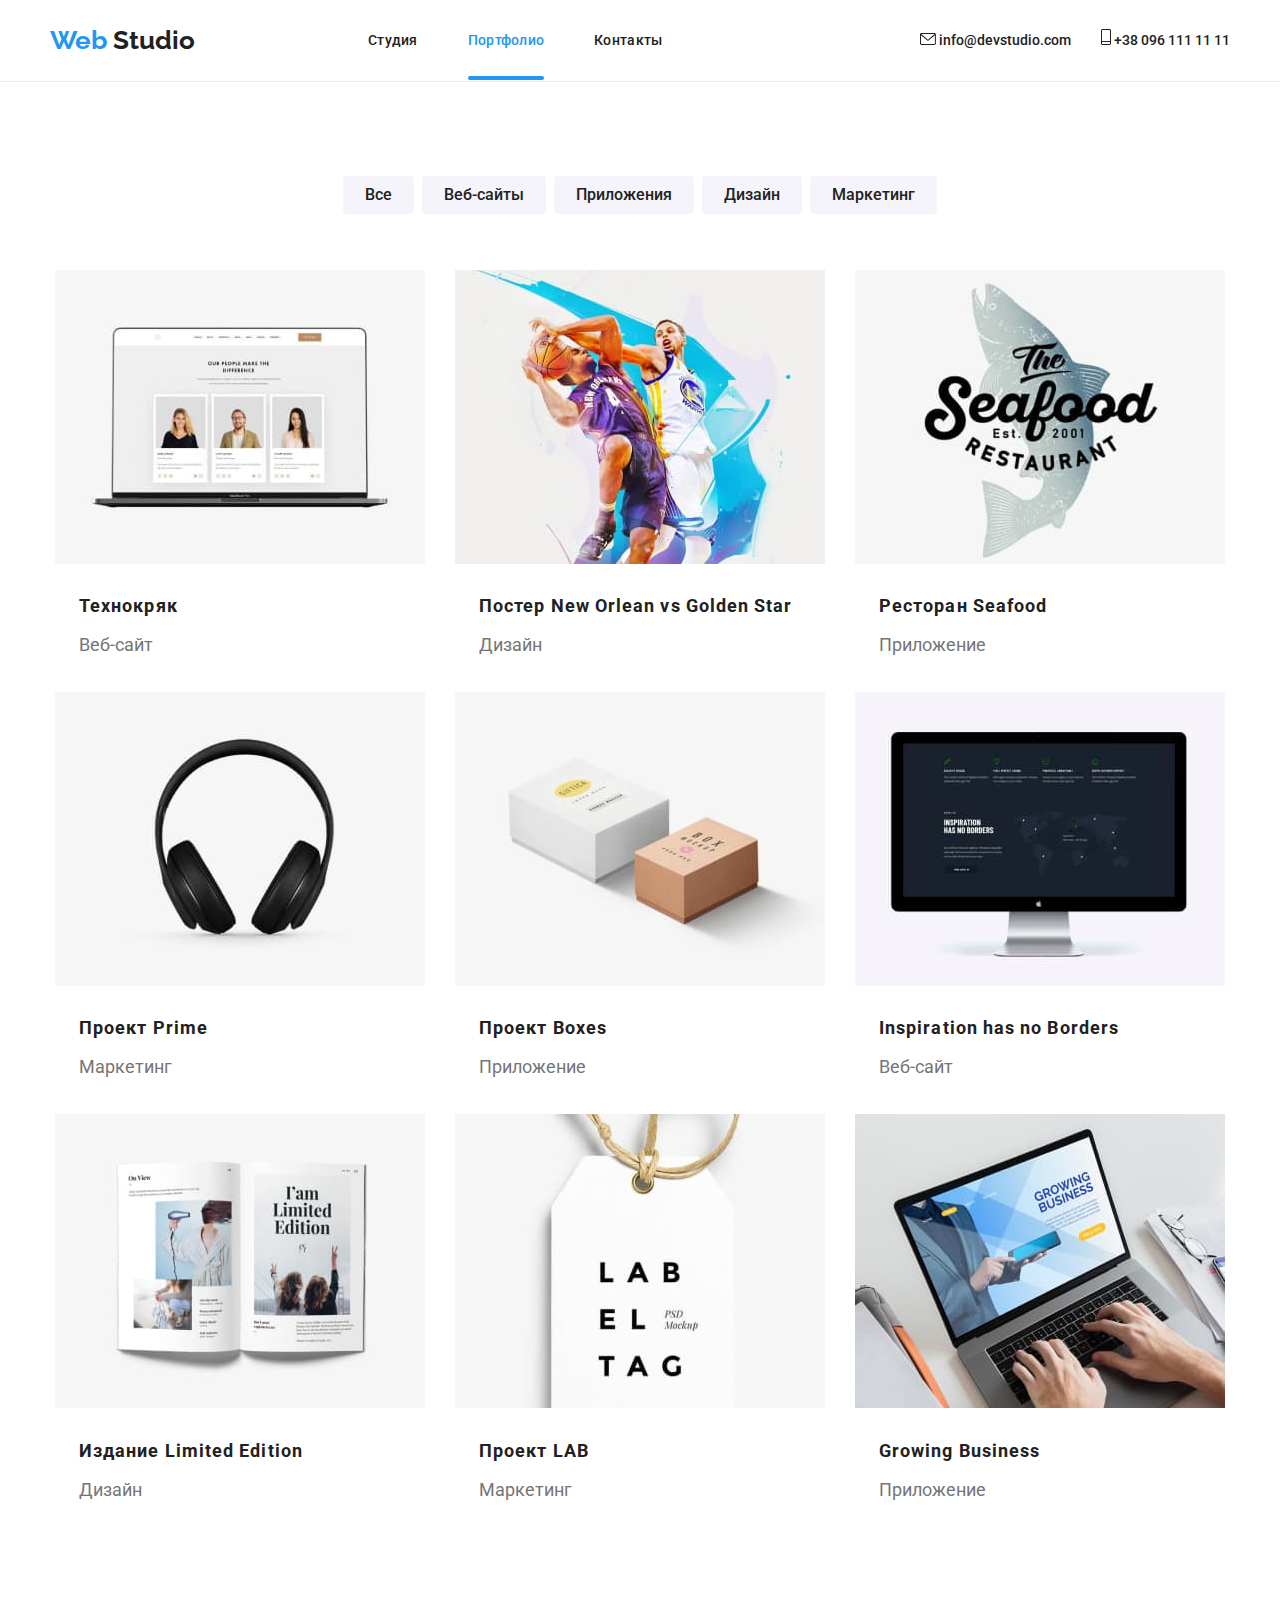
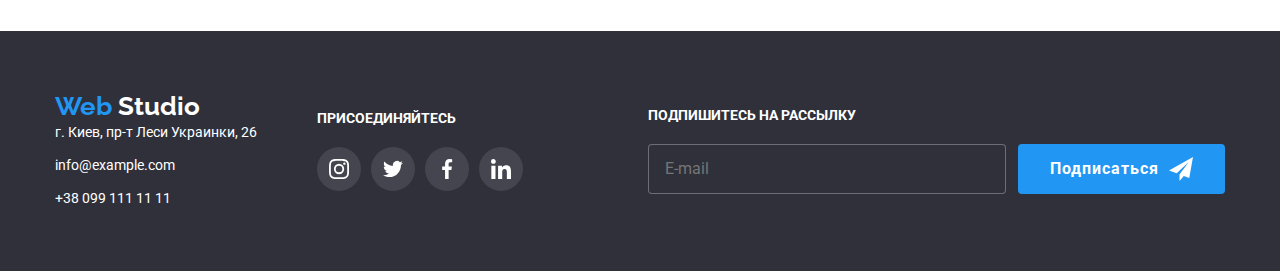
==== portfolio.html @ 119ea8db "mobile menu in process" ====
<!DOCTYPE html>
<html lang="ru">
  <head>
    <meta charset="UTF-8" />
    <meta name="viewport" content="width=device-width, initial-scale=1.0" />
    <title lang="en">Portfolio</title>
    <link
      href="https://fonts.googleapis.com/css2?family=Raleway:wght@700&family=Roboto:wght@400;500;700;900&display=swap"
      rel="stylesheet"
    />
    <link
      href="https://fonts.googleapis.com/css2?family=Raleway:wght@700&family=Roboto:wght@400;500;700&display=swap"
      rel="stylesheet"
    />
    <link rel="stylesheet" href="./saas/base/_normalize.scss" />
    <link rel="stylesheet" href="./css/portfolio.min.css" />
  </head>
  <body>
    <header class="page-header">
      <div class="container flexbox page-content">
        <a class="logo link" href="./">
          <span>
            <span class="web"> Web </span>
            <span class="studio">Studio</span>
          </span>
        </a>

        <nav class="navigation">
          <ul class="site-nav list menu-list">
            <li class="menu-item">
              <a href="#" class="link">Студия</a>
            </li>
            <li class="menu-item">
              <a href="./portfolio.html" class="link current">Портфолио</a>
            </li>
            <li class="menu-item"><a href="#" class="link">Контакты</a></li>
          </ul>
        </nav>
        <div class="contact-us">
          <a href="mailto:info@devstudio.com" class="mail-link link">
            <svg class="adv-svg" width="16" height="12">
              <use href="./svg-optimized/sprite-t.svg#icon-envelope"></use>
            </svg>
            info@devstudio.com</a
          >
          <a href="tel:+380961111111" class="tel-link link">
            <svg class="adv-svg" width="10" height="16">
              <use href="./svg-optimized/sprite-t.svg#icon-mobile"></use>
            </svg>
            +38 096 111 11 11</a
          >
        </div>
      </div>
    </header>
    <main>
      <section class="section section-padding">
        <div class="container">
          <h1 hidden>Portfolio</h1>
          <ul class="list button-list">
            <li class="button-item">
              <button class="button-filter" type="button">Все</button>
            </li>
            <li class="button-item">
              <button class="button-filter" type="button">Веб-сайты</button>
            </li>
            <li class="button-item">
              <button class="button-filter" type="button">Приложения</button>
            </li>
            <li class="button-item">
              <button class="button-filter" type="button">Дизайн</button>
            </li>
            <li class="button-item">
              <button class="button-filter" type="button">Маркетинг</button>
            </li>
          </ul>
          <h2 hidden>Project examples</h2>
          <ul class="list project-list">
            <li class="project-item">
              <a class="link" href="">
                <div class="project-box">
                  <img
                    src="./images/img1-optimized.jpg"
                    alt="Технокряк"
                    width="370"
                    height="294"
                  />
                  <p class="project-text">
                    Технокряк это современная площадка распространения
                    коронавируса. Компании используют эту платформу для
                    цифрового шпионажа и атак на защищённые сервера конкурентов.
                  </p>
                </div>
                <h3 class="project-title">Технокряк</h3>
                <p class="project-type">Веб-сайт</p>
              </a>
            </li>
            <li class="project-item">
              <a class="link" href="">
                <img
                  src="./images/img2-optimized.jpg"
                  alt="Постер New Orlean vs Golden Star"
                  width="370"
                  height="294"
                />
                <h3 class="project-title">Постер New Orlean vs Golden Star</h3>
                <p class="project-type">Дизайн</p>
                <p class="project-text visually-hidden">
                  Lorem ipsum, dolor sit amet consectetur adipisicing elit.
                  Repellat quaerat odit ratione pariatur provident eaque quo
                  exercitationem ab eius ut.
                </p>
              </a>
            </li>

            <li class="project-item">
              <a class="link" href="">
                <img
                  src="./images/img3-optimized.jpg"
                  alt="Ресторан Seafood"
                  width="370"
                  height="294"
                />
                <h3 class="project-title">Ресторан Seafood</h3>
                <p class="project-type">Приложение</p>
                <p class="project-text visually-hidden">
                  Lorem, ipsum dolor sit amet consectetur adipisicing elit. Ut,
                  nostrum ad, consequuntur adipisci aliquid placeat velit
                  accusantium reiciendis sed consequatur itaque illum quia,
                  facilis veritatis!
                </p>
              </a>
            </li>
            <li class="project-item">
              <a class="link" href="">
                <img
                  src="./images/img4-optimized.jpg"
                  alt="Проект Prime"
                  width="370"
                  height="294"
                />
                <h3 class="project-title">Проект Prime</h3>
                <p class="project-type">Маркетинг</p>
                <p class="project-text visually-hidden">
                  Lorem ipsum dolor, sit amet consectetur adipisicing elit.
                  Recusandae quibusdam eum quos nisi dolore nulla maiores
                  voluptatibus libero, nemo blanditiis! Eius sequi molestiae
                  consequuntur error!
                </p>
              </a>
            </li>
            <li class="project-item">
              <a class="link" href="">
                <img
                  src="./images/img5-optimized.jpg"
                  alt="Проект Boxes"
                  width="370"
                  height="294"
                />
                <h3 class="project-title">Проект Boxes</h3>
                <p class="project-type">Приложение</p>
                <p class="project-text visually-hidden">
                  Lorem ipsum dolor sit amet consectetur adipisicing elit.
                  Perferendis similique molestiae mollitia autem, nemo fuga
                  dicta eaque aspernatur maxime numquam reprehenderit illum, sit
                  obcaecati adipisci.
                </p>
              </a>
            </li>
            <li class="project-item">
              <a class="link" href="">
                <img
                  src="./images/img6-optimized.jpg"
                  alt="Inspiration has no Borders"
                  width="370"
                  height="294"
                />
                <h3 class="project-title">Inspiration has no Borders</h3>
                <p class="project-type">Веб-сайт</p>
                <p class="project-text visually-hidden">
                  Lorem ipsum dolor sit amet consectetur adipisicing elit.
                  Aperiam, odio eveniet esse minus commodi doloribus dolor
                  laudantium fuga consequuntur voluptatem! Ab labore hic qui
                  nemo?
                </p>
              </a>
            </li>
            <li class="project-item">
              <a class="link" href="">
                <img
                  src="./images/img7-optimized.jpg"
                  alt="Издание Limited Edition"
                  width="370"
                  height="294"
                />
                <h3 class="project-title">Издание Limited Edition</h3>
                <p class="project-type">Дизайн</p>
                <p class="project-text visually-hidden">
                  Lorem ipsum dolor sit amet consectetur adipisicing elit.
                  Architecto at, perspiciatis quae libero ab nam asperiores
                  nulla distinctio eius obcaecati quia culpa odio fugit
                  voluptates.
                </p>
              </a>
            </li>
            <li class="project-item">
              <a class="link" href="">
                <img
                  src="./images/img8-optimized.jpg"
                  alt="Технокряк"
                  width="370"
                  height="294"
                />
                <h3 class="project-title">Проект LAB</h3>
                <p class="project-type">Маркетинг</p>
                <p class="project-text visually-hidden">
                  Lorem ipsum dolor sit amet, consectetur adipisicing elit.
                  Distinctio, dignissimos quaerat facere voluptatibus, dolorem
                  molestiae molestias consectetur hic ex non suscipit animi
                  vitae saepe porro!
                </p>
              </a>
            </li>
            <li class="project-item">
              <a class="link" href="">
                <img
                  src="./images/img9-optimized.jpg "
                  alt="Growing Business"
                  width="370"
                  height="294"
                />
                <h3 class="project-title">Growing Business</h3>
                <p class="project-type">Приложение</p>
                <p class="project-text visually-hidden">
                  Lorem, ipsum dolor sit amet consectetur adipisicing elit.
                  Debitis aperiam voluptatem error voluptatum vero saepe
                  aspernatur sequi, aliquam doloremque eaque maiores quo tenetur
                  consequatur quod.
                </p>
              </a>
            </li>
          </ul>
        </div>
      </section>
    </main>
    <footer class="footer">
      <div class="container footer-flex">
        <div class="footer-info">
          <a class="link logo footer-logo" href="./"
            ><span class="web"> Web </span>
            <span class="studio-footer"> Studio </span></a
          >
          <address>
            <ul class="list contacts">
              <li class="contacts-item">
                <a
                  href="https://goo.gl/maps/ffvtFqzXijoDNauG9"
                  target="_blank"
                  rel="noopener noreferrer"
                  class="link"
                  >г. Киев, пр-т Леси Украинки, 26</a
                >
              </li>
              <li class="contacts-item">
                <a href="mailto:info@example.com " class="link"
                  >info@example.com</a
                >
              </li>
              <li class="contacts-item">
                <a href="tel:+380991111111" class="link">+38 099 111 11 11</a>
              </li>
            </ul>
          </address>
        </div>
        <div class="footer-join">
          <p class="call">Присоединяйтесь</p>
          <ul class="join-list list">
            <li class="footer-social">
              <a
                class="link social-item"
                href="https://www.instagram.com/"
                target="_blank"
                rel="noopener noreferrer"
                aria-label="ссылка Инстаграм"
              >
                <svg class="footer-svg" width="20" height="20">
                  <use href="./svg-optimized/sprite-t.svg#icon-instagram"></use>
                </svg>
              </a>
            </li>
            <li class="footer-social">
              <a
                class="link social-item"
                href="https://twitter.com/"
                target="_blank"
                rel="noopener noreferrer"
                aria-label="ссылка Твиттер"
              >
                <svg class="footer-svg" width="20" height="20">
                  <use href="./svg-optimized/sprite-t.svg#icon-twitter"></use>
                </svg>
              </a>
            </li>
            <li class="footer-social">
              <a
                class="link social-item"
                href="https://facebook.com/"
                target="_blank"
                rel="noopener noreferrer"
                aria-label="ссылка Фейсбук"
              >
                <svg class="footer-svg" width="20" height="20">
                  <use href="./svg-optimized/sprite-t.svg#icon-facebook"></use>
                </svg>
              </a>
            </li>
            <li class="footer-social">
              <a
                class="link social-item"
                href="https://www.linkedin.com/"
                target="_blank"
                rel="noopener noreferrer"
                aria-label="ссылка Линкедин"
              >
                <svg class="footer-svg" width="20" height="20">
                  <use href="./svg-optimized/sprite-t.svg#icon-linkedin"></use>
                </svg>
              </a>
            </li>
          </ul>
        </div>
        <form class="subscribe">
          <div class="text-form">
            <p class="call">Подпишитесь на рассылку</p>
            <div class="form-content">
              <div class="form-email">
                <input type="email" name="email" placeholder="E-mail" />
              </div>
              <div class="form-button">
                <button class="button centre" type="submit">
                  Подписаться
                  <svg class="adv-svg send-svg" width="24" height="24">
                    <use
                      href="./svg-optimized/sprite-form-opti.svg#icon-send-icon"
                    ></use>
                  </svg>
                </button>
              </div>
            </div>
          </div>
        </form>
      </div>
    </footer>
  </body>
</html>
---- css/portfolio.min.css ----
/*! normalize.css v8.0.1 | MIT License | github.com/necolas/normalize.css */html{line-height:1.15;-webkit-text-size-adjust:100%}body{margin:0}main{display:block}h1{font-size:2em;margin:0.67em 0}hr{-webkit-box-sizing:content-box;box-sizing:content-box;height:0;overflow:visible}pre{font-family:monospace, monospace;font-size:1em}a{background-color:transparent}abbr[title]{border-bottom:none;text-decoration:underline;-webkit-text-decoration:underline dotted;text-decoration:underline dotted}b,strong{font-weight:bolder}code,kbd,samp{font-family:monospace, monospace;font-size:1em}small{font-size:80%}sub,sup{font-size:75%;line-height:0;position:relative;vertical-align:baseline}sub{bottom:-0.25em}sup{top:-0.5em}img{border-style:none}button,input,optgroup,select,textarea{font-family:inherit;font-size:100%;line-height:1.15;margin:0}button,input{overflow:visible}button,select{text-transform:none}button,[type="button"],[type="reset"],[type="submit"]{-webkit-appearance:button}button::-moz-focus-inner,[type="button"]::-moz-focus-inner,[type="reset"]::-moz-focus-inner,[type="submit"]::-moz-focus-inner{border-style:none;padding:0}button:-moz-focusring,[type="button"]:-moz-focusring,[type="reset"]:-moz-focusring,[type="submit"]:-moz-focusring{outline:1px dotted ButtonText}fieldset{padding:0.35em 0.75em 0.625em}legend{-webkit-box-sizing:border-box;box-sizing:border-box;color:inherit;display:table;max-width:100%;padding:0;white-space:normal}progress{vertical-align:baseline}textarea{overflow:auto}[type="checkbox"],[type="radio"]{-webkit-box-sizing:border-box;box-sizing:border-box;padding:0}[type="number"]::-webkit-inner-spin-button,[type="number"]::-webkit-outer-spin-button{height:auto}[type="search"]{-webkit-appearance:textfield;outline-offset:-2px}[type="search"]::-webkit-search-decoration{-webkit-appearance:none}::-webkit-file-upload-button{-webkit-appearance:button;font:inherit}details{display:block}summary{display:list-item}template{display:none}[hidden]{display:none}html{-webkit-box-sizing:border-box;box-sizing:border-box}*,*::before,*::after{-webkit-box-sizing:inherit;box-sizing:inherit}body{margin:0;color:#757575;background-color:#fff;font-family:roboto, sans-serif}h1,h2,h3,p{margin-top:0;margin-bottom:0}.section-padding{padding-top:94px;padding-bottom:94px}.padding-bottom{padding-bottom:94px}.flexbox{display:-webkit-box;display:-ms-flexbox;display:flex;-webkit-box-align:center;-ms-flex-align:center;align-items:center}.list{list-style:none;padding:0;margin:0}.visually-hidden{position:absolute !important;clip:rect(1px 1px 1px 1px);clip:rect(1px, 1px, 1px, 1px);padding:0 !important;border:0 !important;height:1px !important;width:1px !important;overflow:hidden}.link{text-decoration:none}.centre{display:-webkit-inline-box;display:-ms-inline-flexbox;display:inline-flex;-ms-flex-line-pack:center;align-content:center;-webkit-box-align:center;-ms-flex-align:center;align-items:center}.container{width:1200px;padding-left:15px;padding-right:15px;margin-left:auto;margin-right:auto}@media screen and (min-width: 480px){.container{width:480px}}@media screen and (min-width: 768px){.container{width:768px}}@media screen and (min-width: 1200px){.container{width:1200px}}.menu-list{display:-webkit-box;display:-ms-flexbox;display:flex}.menu-item{position:relative}.menu-item>.current::after{position:absolute;bottom:-32px;display:block;content:"";width:100%;height:4px;border-radius:2px;background-color:#2196f3}.menu-item:not(:last-child){margin-right:50px}.contact-us{display:none;font-style:normal;font-weight:500;font-size:12px;line-height:1.17;margin-left:auto}@media screen and (min-width: 768px){.contact-us{display:block}}@media screen and (min-width: 1200px){.contact-us{display:-webkit-box;display:-ms-flexbox;display:flex;font-size:14px;line-height:1.71}}.contact-us a{-webkit-transition:color 250ms cubic-bezier(0.4, 0, 0.2, 1);transition:color 250ms cubic-bezier(0.4, 0, 0.2, 1)}.contact-us a:hover,.contact-us a:focus{color:#2196f3}@media screen and (max-width: 1200px){.contact-us>.mail-link{margin-bottom:10px}}@media screen and (min-width: 1200px){.contact-us>.mail-link{margin-right:30px}}.adv-svg{fill:currentColor}.mail-link>.adv-svg,.tel-link>.adv-svg{-webkit-transition:fill 250ms cubic-bezier(0.4, 0, 0.2, 1);transition:fill 250ms cubic-bezier(0.4, 0, 0.2, 1)}.mail-link:hover .adv-svg,.tel-link:hover .adv-svg{fill:#2196f3}.mail-link{color:#212121}.tel-link{margin-right:0;color:#212121}.contacts{font-style:normal;font-weight:400;font-size:14px;line-height:1.71}.logo{font-family:Raleway;font-weight:700;font-size:26px;line-height:1.19;margin-right:85px;color:#2196f3;-webkit-transition:background-color 250ms cubic-bezier(0.4, 0, 0.2, 1);transition:background-color 250ms cubic-bezier(0.4, 0, 0.2, 1)}.web{color:#2196f3}.studio{color:#212121}.studio-footer{color:#fff}.logo:hover{background-color:blue}.socials-list{display:-webkit-box;display:-ms-flexbox;display:flex;-ms-flex-wrap:wrap;flex-wrap:wrap;-webkit-box-pack:center;-ms-flex-pack:center;justify-content:center}.social-item{display:-webkit-inline-box;display:-ms-inline-flexbox;display:inline-flex;-webkit-box-pack:center;-ms-flex-pack:center;justify-content:center;-webkit-box-align:center;-ms-flex-align:center;align-items:center;height:44px;width:44px;background-color:#fff;border-radius:50%;-webkit-transition:background-color 250ms cubic-bezier(0.4, 0, 0.2, 1);transition:background-color 250ms cubic-bezier(0.4, 0, 0.2, 1)}.social-item:hover,.social-item:focus{background-color:#2196f3}.social-item:hover .social-svg,.social-item:focus .social-svg{fill:#fff}.social-svg{fill:#afb1b8;-webkit-transition:fill 250ms cubic-bezier(0.4, 0, 0.2, 1);transition:fill 250ms cubic-bezier(0.4, 0, 0.2, 1)}.button{font-weight:700;font-size:16px;line-height:1.88;letter-spacing:0.06em;color:#fff;background-color:#2196f3;padding:10px 32px;border:none;border-radius:4px;min-width:200px}.btn-close{position:absolute;top:15px;right:15px;width:25px;height:25px;border-radius:50%;border:1px solid rgba(0,0,0,0.1);background-color:#fff;background-image:url(../svg-optimized/close-black.svg);background-repeat:no-repeat;background-position:center;padding:10px;cursor:pointer}.btn-submit{display:block;margin-right:auto;margin-left:auto;cursor:pointer}.btn-menu{display:-webkit-inline-box;display:-ms-inline-flexbox;display:inline-flex;margin:0;padding:0;border:none;background-color:transparent}@media screen and (min-width: 768px){.btn-menu{display:none}}.btn-menu .icon-menu-cross{display:none}.btn-menu.is-open .icon-menu-cross{display:block}.btn-menu.is-open .icon-menu-sandwich{display:none}.btn-menu:hover .icon-menu-cross,.btn-menu:focus .icon-menu-cross,.btn-menu:hover .icon-menu-sandwich,.btn-menu:focus .icon-menu-sandwich{fill:#2196f3}.button-list{display:-webkit-box;display:-ms-flexbox;display:flex;margin-bottom:56px;-webkit-box-pack:center;-ms-flex-pack:center;justify-content:center;-webkit-transition:background-color 2550ms cubic-bezier(0.4, 0, 0.2, 1);transition:background-color 2550ms cubic-bezier(0.4, 0, 0.2, 1)}.button-item:not(:last-child){margin-right:8px}.button-filter{font-weight:500;font-size:16px;line-height:1.62;color:#212121;padding:6px 22px;border-radius:4px;border:none;background-color:#f5f4fa;color:#212121;-webkit-transition:color 250ms cubic-bezier(0.4, 0, 0.2, 1),background-color 250ms cubic-bezier(0.4, 0, 0.2, 1);transition:color 250ms cubic-bezier(0.4, 0, 0.2, 1),background-color 250ms cubic-bezier(0.4, 0, 0.2, 1);cursor:pointer}.button-filter:hover,.button-filter:focus{color:#fff;background-color:#2196f3}.flexbox{display:-webkit-box;display:-ms-flexbox;display:flex;-ms-flex-wrap:wrap;flex-wrap:wrap}.page-header{position:relative;min-height:60px;border-bottom-width:1px;border-bottom-style:solid;border-bottom-color:#ececec}.page-content{display:-webkit-box;display:-ms-flexbox;display:flex;padding:10px;-webkit-box-align:center;-ms-flex-align:center;align-items:center;-webkit-box-pack:justify;-ms-flex-pack:justify;justify-content:space-between;background-color:#ffffff}@media screen and (min-width: 768px){.page-content{padding-top:25px;padding-bottom:25px}}.site-nav{display:none;font-weight:500;font-size:14px;line-height:16px;letter-spacing:0.02em;color:#212121}@media screen and (min-width: 768px){.site-nav{display:-webkit-box;display:-ms-flexbox;display:flex;margin-left:88px}}.site-nav .link{text-decoration:none;color:#212121;-webkit-transition:color 250ms cubic-bezier(0.4, 0, 0.2, 1);transition:color 250ms cubic-bezier(0.4, 0, 0.2, 1)}.site-nav .link:hover,.site-nav .link:focus{color:#2196f3}.site-nav .link.current{color:#2196f3}.section-title{color:#212121;margin-bottom:50px;font-weight:700;font-size:36;line-height:1.17;text-align:center}.project-list{display:-webkit-box;display:-ms-flexbox;display:flex;-ms-flex-wrap:wrap;flex-wrap:wrap}.project-box{position:relative;overflow:hidden}.project-item{width:calc((100% - 30px * 2) / 3);margin-bottom:30px}.project-item:not(:nth-child(3n)){margin-right:30px}.project-item:hover{background:#ffffff;border:1px solid #eeeeee;-webkit-box-sizing:border-box;box-sizing:border-box;-webkit-box-shadow:0px 1px 1px rgba(0,0,0,0.12),0px 4px 4px rgba(0,0,0,0.06),1px 4px 6px rgba(0,0,0,0.16);box-shadow:0px 1px 1px rgba(0,0,0,0.12),0px 4px 4px rgba(0,0,0,0.06),1px 4px 6px rgba(0,0,0,0.16)}.project-item:hover .project-text{-webkit-transform:translate(0, -100%);transform:translate(0, -100%)}.project-title{font-weight:700;font-size:18px;line-height:2;letter-spacing:0.06em;color:#212121;padding-top:20px;padding-left:24px}.project-type{font-weight:400;font-size:18px;line-height:1.88;color:#757575;padding-top:4px;padding-left:24px}.project-text{position:absolute;left:0;bottom:-100%;width:100%;height:100%;padding:63px 24px;font-weight:400;font-size:18px;line-height:1.56;color:#fff;background-color:#2196f3;pointer-events:none;-webkit-transition:-webkit-transform 250ms cubic-bezier(0.4, 0, 0.2, 1);transition:-webkit-transform 250ms cubic-bezier(0.4, 0, 0.2, 1);transition:transform 250ms cubic-bezier(0.4, 0, 0.2, 1);transition:transform 250ms cubic-bezier(0.4, 0, 0.2, 1), -webkit-transform 250ms cubic-bezier(0.4, 0, 0.2, 1)}.footer{background:#2f303a;color:#fff;padding-top:60px;padding-bottom:60px}.footer-flex{display:-webkit-box;display:-ms-flexbox;display:flex;-webkit-box-align:center;-ms-flex-align:center;align-items:center}.footer-info{margin-right:30px}.footer .link{color:#fff}.footer-svg .footer-logo{display:inline-block;margin-bottom:20px}.footer-logo{-webkit-transition:background-color 250ms cubic-bezier(0.4, 0, 0.2, 1);transition:background-color 250ms cubic-bezier(0.4, 0, 0.2, 1)}.footer-svg{fill:#fff}.footer-social:not(:last-child){margin-right:10px}.footer-social .social-item{background-color:rgba(255,255,255,0.1);-webkit-transition:background-color 250ms cubic-bezier(0.4, 0, 0.2, 1);transition:background-color 250ms cubic-bezier(0.4, 0, 0.2, 1)}.footer-social>.social-item:hover,.footer-social>.social-item:focus{background-color:#2196f3}.call{font-weight:700;font-size:14px;line-height:1.14;text-transform:uppercase;margin-bottom:20px}.contacts{margin-right:30px}.contacts-item:not(:last-child){margin-bottom:9px}.subscribe{margin-left:auto;text-transform:uppercase}.send-svg{margin-left:10px}.form-content{display:-webkit-box;display:-ms-flexbox;display:flex}.form-email>input{padding:15px 16px;width:358px;margin-right:12px;border:1px solid rgba(255,255,255,0.3);border-radius:4px;background:#2f303a}.join-list{display:-webkit-box;display:-ms-flexbox;display:flex}
/*# sourceMappingURL=portfolio.min.css.map */
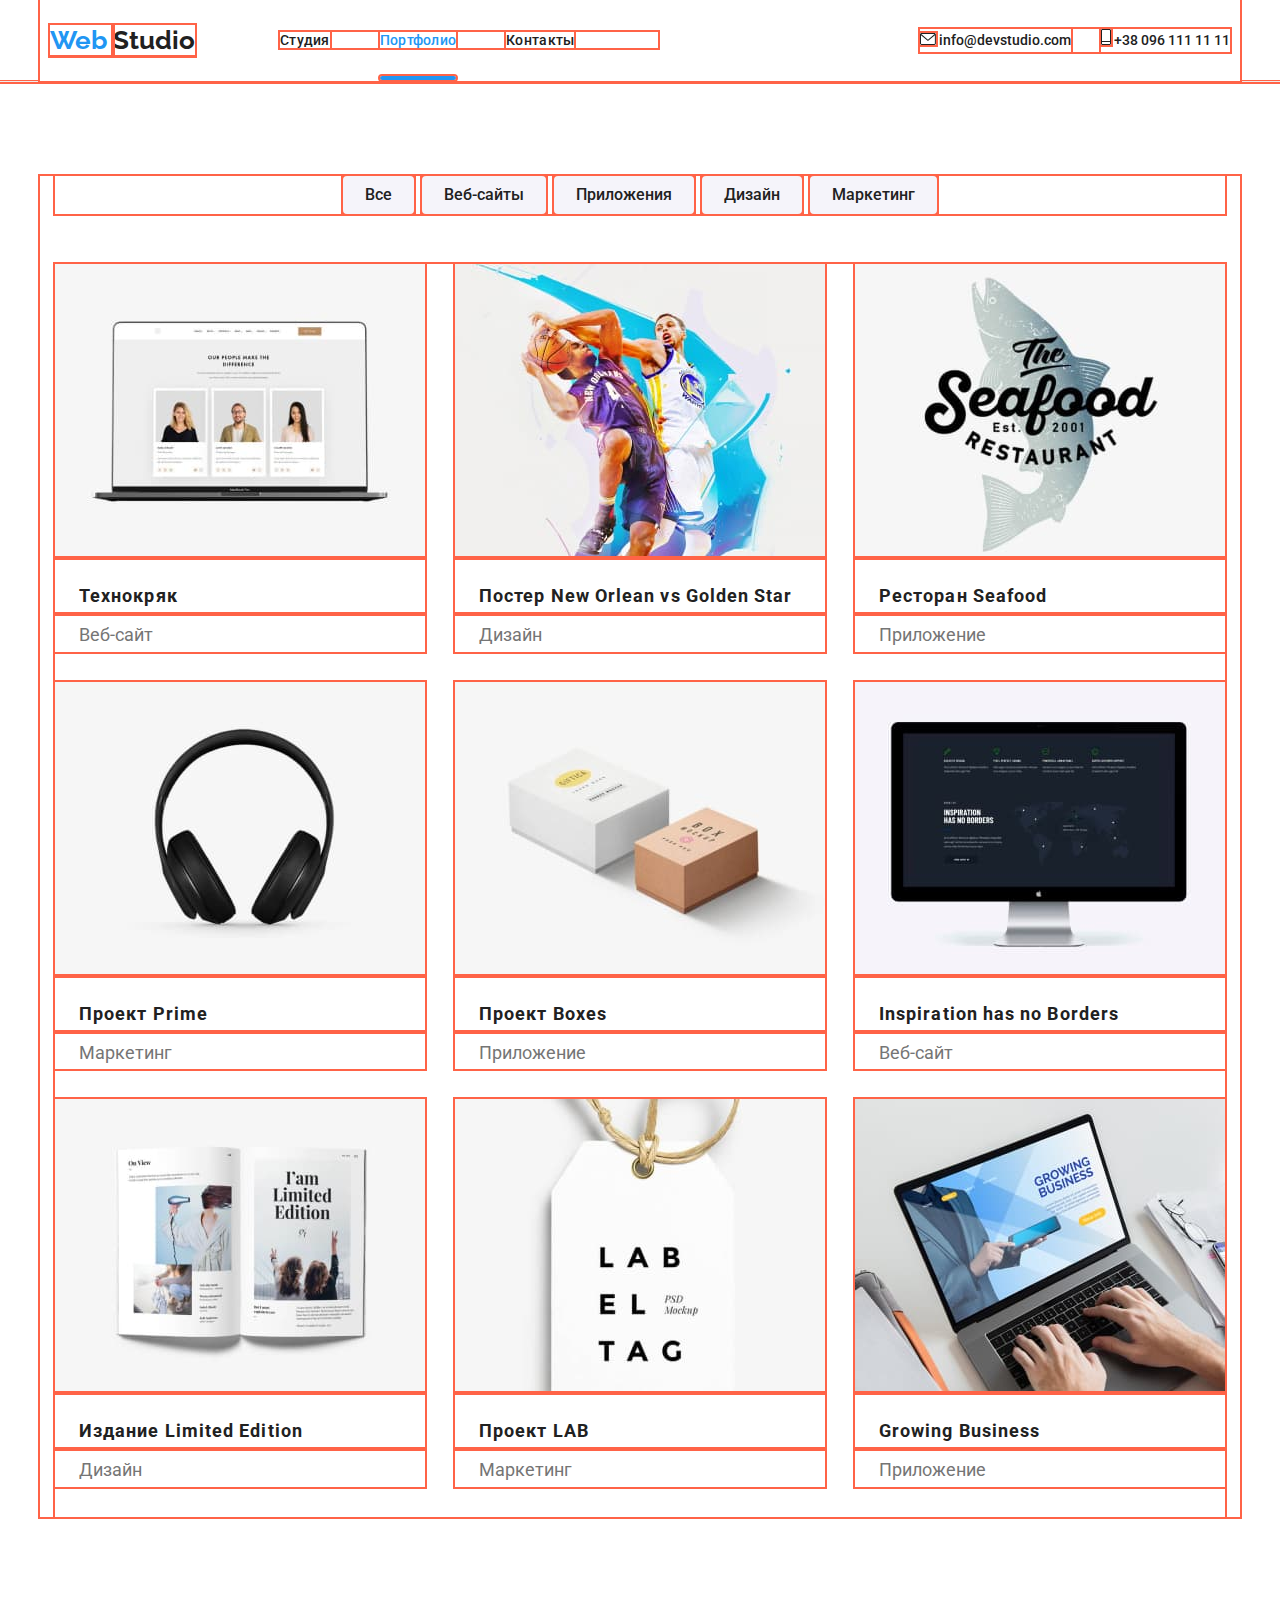
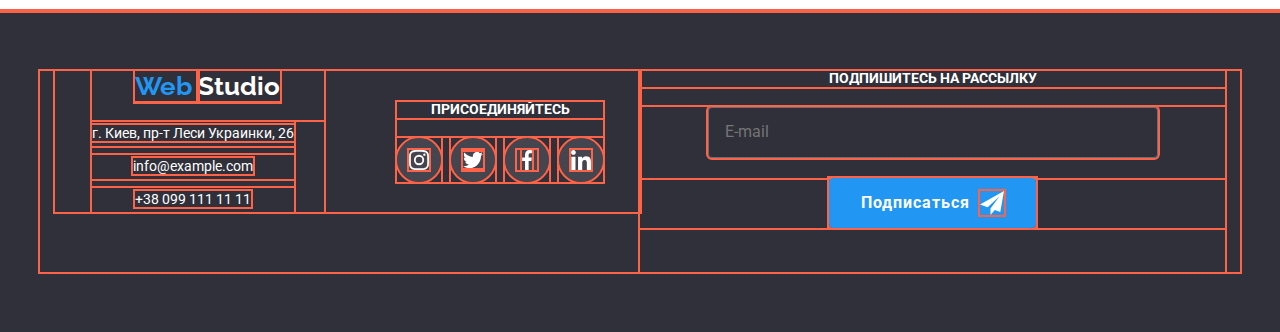
==== commit f07bca38: "footer fixing" ====
--- a/portfolio.html
+++ b/portfolio.html
@@ -26,6 +26,62 @@
         </a>
 
         <nav class="navigation">
+          <button
+            type="button"
+            class="btn-menu is-open"
+            data-menu-button
+            aria-expanded="false"
+            aria-controls="container-menu"
+          >
+            <svg
+              class="btn-menu-svg"
+              height="40"
+              width="40"
+              aria-label="Переключатель мобильного меню"
+            >
+              <use
+                class="icon-menu-sandwich"
+                href="./svg-optimized/sprite-t.svg#icon-astronaut"
+              ></use>
+              <use
+                class="icon-menu-cross"
+                href="./svg-optimized/sprite-t.svg#icon-diagram"
+              ></use>
+            </svg>
+          </button>
+          <div class="container-menu" id="container-menu" data-menu>
+            <div class="container-menu-content">
+              <ul class="menu-nav list">
+                <li class="menu-nav-item">
+                  <a href="#" class="link">Студия</a>
+                </li>
+                <li class="menu-nav-item">
+                  <a href="./portfolio.html" class="link current">Портфолио</a>
+                </li>
+                <li class="menu-nav-item">
+                  <a href="#" class="link">Контакты</a>
+                </li>
+              </ul>
+
+              <div class="menu-contact-us">
+                <a href="mailto:info@devstudio.com" class="menu-mail-link link">
+                  <svg class="adv-svg icon-mail" width="16" height="12">
+                    <use
+                      href="./svg-optimized/sprite-t.svg#icon-envelope"
+                    ></use>
+                  </svg>
+                  info@devstudio.com</a
+                >
+
+                <a href="tel:+380961111111" class="menu-tel-link link">
+                  <svg class="adv-svg icon-tel" width="10" height="16">
+                    <use href="./svg-optimized/sprite-t.svg#icon-mobile"></use>
+                  </svg>
+                  +38 096 111 11 11</a
+                >
+              </div>
+            </div>
+          </div>
           <ul class="site-nav list menu-list">
             <li class="menu-item">
               <a href="#" class="link">Студия</a>
@@ -244,89 +300,97 @@
     </main>
     <footer class="footer">
       <div class="container footer-flex">
-        <div class="footer-info">
-          <a class="link logo footer-logo" href="./"
-            ><span class="web"> Web </span>
-            <span class="studio-footer"> Studio </span></a
-          >
-          <address>
-            <ul class="list contacts">
-              <li class="contacts-item">
+        <div class="contacts-socials">
+          <div class="footer-info">
+            <a class="link logo footer-logo" href="./"
+              ><span class="web"> Web </span>
+              <span class="studio-footer"> Studio </span></a
+            >
+            <address>
+              <ul class="list contacts">
+                <li class="contacts-item">
+                  <a
+                    href="https://goo.gl/maps/ffvtFqzXijoDNauG9"
+                    target="_blank"
+                    rel="noopener noreferrer"
+                    class="link"
+                    >г. Киев, пр-т Леси Украинки, 26</a
+                  >
+                </li>
+                <li class="contacts-item">
+                  <a href="mailto:info@example.com " class="link"
+                    >info@example.com</a
+                  >
+                </li>
+                <li class="contacts-item">
+                  <a href="tel:+380991111111" class="link">+38 099 111 11 11</a>
+                </li>
+              </ul>
+            </address>
+          </div>
+          <div class="footer-join">
+            <p class="call">Присоединяйтесь</p>
+            <ul class="join-list list">
+              <li class="footer-social">
                 <a
-                  href="https://goo.gl/maps/ffvtFqzXijoDNauG9"
+                  class="link social-item"
+                  href="https://www.instagram.com/"
                   target="_blank"
                   rel="noopener noreferrer"
-                  class="link"
-                  >г. Киев, пр-т Леси Украинки, 26</a
-                >
+                  aria-label="ссылка Инстаграм"
+                >
+                  <svg class="footer-svg" width="20" height="20">
+                    <use
+                      href="./svg-optimized/sprite-t.svg#icon-instagram"
+                    ></use>
+                  </svg>
+                </a>
               </li>
-              <li class="contacts-item">
-                <a href="mailto:info@example.com " class="link"
-                  >info@example.com</a
-                >
+              <li class="footer-social">
+                <a
+                  class="link social-item"
+                  href="https://twitter.com/"
+                  target="_blank"
+                  rel="noopener noreferrer"
+                  aria-label="ссылка Твиттер"
+                >
+                  <svg class="footer-svg" width="20" height="20">
+                    <use href="./svg-optimized/sprite-t.svg#icon-twitter"></use>
+                  </svg>
+                </a>
               </li>
-              <li class="contacts-item">
-                <a href="tel:+380991111111" class="link">+38 099 111 11 11</a>
+              <li class="footer-social">
+                <a
+                  class="link social-item"
+                  href="https://facebook.com/"
+                  target="_blank"
+                  rel="noopener noreferrer"
+                  aria-label="ссылка Фейсбук"
+                >
+                  <svg class="footer-svg" width="20" height="20">
+                    <use
+                      href="./svg-optimized/sprite-t.svg#icon-facebook"
+                    ></use>
+                  </svg>
+                </a>
+              </li>
+              <li class="footer-social">
+                <a
+                  class="link social-item"
+                  href="https://www.linkedin.com/"
+                  target="_blank"
+                  rel="noopener noreferrer"
+                  aria-label="ссылка Линкедин"
+                >
+                  <svg class="footer-svg" width="20" height="20">
+                    <use
+                      href="./svg-optimized/sprite-t.svg#icon-linkedin"
+                    ></use>
+                  </svg>
+                </a>
               </li>
             </ul>
-          </address>
-        </div>
-        <div class="footer-join">
-          <p class="call">Присоединяйтесь</p>
-          <ul class="join-list list">
-            <li class="footer-social">
-              <a
-                class="link social-item"
-                href="https://www.instagram.com/"
-                target="_blank"
-                rel="noopener noreferrer"
-                aria-label="ссылка Инстаграм"
-              >
-                <svg class="footer-svg" width="20" height="20">
-                  <use href="./svg-optimized/sprite-t.svg#icon-instagram"></use>
-                </svg>
-              </a>
-            </li>
-            <li class="footer-social">
-              <a
-                class="link social-item"
-                href="https://twitter.com/"
-                target="_blank"
-                rel="noopener noreferrer"
-                aria-label="ссылка Твиттер"
-              >
-                <svg class="footer-svg" width="20" height="20">
-                  <use href="./svg-optimized/sprite-t.svg#icon-twitter"></use>
-                </svg>
-              </a>
-            </li>
-            <li class="footer-social">
-              <a
-                class="link social-item"
-                href="https://facebook.com/"
-                target="_blank"
-                rel="noopener noreferrer"
-                aria-label="ссылка Фейсбук"
-              >
-                <svg class="footer-svg" width="20" height="20">
-                  <use href="./svg-optimized/sprite-t.svg#icon-facebook"></use>
-                </svg>
-              </a>
-            </li>
-            <li class="footer-social">
-              <a
-                class="link social-item"
-                href="https://www.linkedin.com/"
-                target="_blank"
-                rel="noopener noreferrer"
-                aria-label="ссылка Линкедин"
-              >
-                <svg class="footer-svg" width="20" height="20">
-                  <use href="./svg-optimized/sprite-t.svg#icon-linkedin"></use>
-                </svg>
-              </a>
-            </li>
-          </ul>
+          </div>
         </div>
         <form class="subscribe">
           <div class="text-form">
@@ -350,5 +414,6 @@
         </form>
       </div>
     </footer>
+    <script src="./js/menu.js"></script>
   </body>
 </html>
--- a/css/portfolio.min.css
+++ b/css/portfolio.min.css
@@ -1,2 +1,2 @@
-/*! normalize.css v8.0.1 | MIT License | github.com/necolas/normalize.css */html{line-height:1.15;-webkit-text-size-adjust:100%}body{margin:0}main{display:block}h1{font-size:2em;margin:0.67em 0}hr{-webkit-box-sizing:content-box;box-sizing:content-box;height:0;overflow:visible}pre{font-family:monospace, monospace;font-size:1em}a{background-color:transparent}abbr[title]{border-bottom:none;text-decoration:underline;-webkit-text-decoration:underline dotted;text-decoration:underline dotted}b,strong{font-weight:bolder}code,kbd,samp{font-family:monospace, monospace;font-size:1em}small{font-size:80%}sub,sup{font-size:75%;line-height:0;position:relative;vertical-align:baseline}sub{bottom:-0.25em}sup{top:-0.5em}img{border-style:none}button,input,optgroup,select,textarea{font-family:inherit;font-size:100%;line-height:1.15;margin:0}button,input{overflow:visible}button,select{text-transform:none}button,[type="button"],[type="reset"],[type="submit"]{-webkit-appearance:button}button::-moz-focus-inner,[type="button"]::-moz-focus-inner,[type="reset"]::-moz-focus-inner,[type="submit"]::-moz-focus-inner{border-style:none;padding:0}button:-moz-focusring,[type="button"]:-moz-focusring,[type="reset"]:-moz-focusring,[type="submit"]:-moz-focusring{outline:1px dotted ButtonText}fieldset{padding:0.35em 0.75em 0.625em}legend{-webkit-box-sizing:border-box;box-sizing:border-box;color:inherit;display:table;max-width:100%;padding:0;white-space:normal}progress{vertical-align:baseline}textarea{overflow:auto}[type="checkbox"],[type="radio"]{-webkit-box-sizing:border-box;box-sizing:border-box;padding:0}[type="number"]::-webkit-inner-spin-button,[type="number"]::-webkit-outer-spin-button{height:auto}[type="search"]{-webkit-appearance:textfield;outline-offset:-2px}[type="search"]::-webkit-search-decoration{-webkit-appearance:none}::-webkit-file-upload-button{-webkit-appearance:button;font:inherit}details{display:block}summary{display:list-item}template{display:none}[hidden]{display:none}html{-webkit-box-sizing:border-box;box-sizing:border-box}*,*::before,*::after{-webkit-box-sizing:inherit;box-sizing:inherit}body{margin:0;color:#757575;background-color:#fff;font-family:roboto, sans-serif}h1,h2,h3,p{margin-top:0;margin-bottom:0}.section-padding{padding-top:94px;padding-bottom:94px}.padding-bottom{padding-bottom:94px}.flexbox{display:-webkit-box;display:-ms-flexbox;display:flex;-webkit-box-align:center;-ms-flex-align:center;align-items:center}.list{list-style:none;padding:0;margin:0}.visually-hidden{position:absolute !important;clip:rect(1px 1px 1px 1px);clip:rect(1px, 1px, 1px, 1px);padding:0 !important;border:0 !important;height:1px !important;width:1px !important;overflow:hidden}.link{text-decoration:none}.centre{display:-webkit-inline-box;display:-ms-inline-flexbox;display:inline-flex;-ms-flex-line-pack:center;align-content:center;-webkit-box-align:center;-ms-flex-align:center;align-items:center}.container{width:1200px;padding-left:15px;padding-right:15px;margin-left:auto;margin-right:auto}@media screen and (min-width: 480px){.container{width:480px}}@media screen and (min-width: 768px){.container{width:768px}}@media screen and (min-width: 1200px){.container{width:1200px}}.menu-list{display:-webkit-box;display:-ms-flexbox;display:flex}.menu-item{position:relative}.menu-item>.current::after{position:absolute;bottom:-32px;display:block;content:"";width:100%;height:4px;border-radius:2px;background-color:#2196f3}.menu-item:not(:last-child){margin-right:50px}.contact-us{display:none;font-style:normal;font-weight:500;font-size:12px;line-height:1.17;margin-left:auto}@media screen and (min-width: 768px){.contact-us{display:block}}@media screen and (min-width: 1200px){.contact-us{display:-webkit-box;display:-ms-flexbox;display:flex;font-size:14px;line-height:1.71}}.contact-us a{-webkit-transition:color 250ms cubic-bezier(0.4, 0, 0.2, 1);transition:color 250ms cubic-bezier(0.4, 0, 0.2, 1)}.contact-us a:hover,.contact-us a:focus{color:#2196f3}@media screen and (max-width: 1200px){.contact-us>.mail-link{margin-bottom:10px}}@media screen and (min-width: 1200px){.contact-us>.mail-link{margin-right:30px}}.adv-svg{fill:currentColor}.mail-link>.adv-svg,.tel-link>.adv-svg{-webkit-transition:fill 250ms cubic-bezier(0.4, 0, 0.2, 1);transition:fill 250ms cubic-bezier(0.4, 0, 0.2, 1)}.mail-link:hover .adv-svg,.tel-link:hover .adv-svg{fill:#2196f3}.mail-link{color:#212121}.tel-link{margin-right:0;color:#212121}.contacts{font-style:normal;font-weight:400;font-size:14px;line-height:1.71}.logo{font-family:Raleway;font-weight:700;font-size:26px;line-height:1.19;margin-right:85px;color:#2196f3;-webkit-transition:background-color 250ms cubic-bezier(0.4, 0, 0.2, 1);transition:background-color 250ms cubic-bezier(0.4, 0, 0.2, 1)}.web{color:#2196f3}.studio{color:#212121}.studio-footer{color:#fff}.logo:hover{background-color:blue}.socials-list{display:-webkit-box;display:-ms-flexbox;display:flex;-ms-flex-wrap:wrap;flex-wrap:wrap;-webkit-box-pack:center;-ms-flex-pack:center;justify-content:center}.social-item{display:-webkit-inline-box;display:-ms-inline-flexbox;display:inline-flex;-webkit-box-pack:center;-ms-flex-pack:center;justify-content:center;-webkit-box-align:center;-ms-flex-align:center;align-items:center;height:44px;width:44px;background-color:#fff;border-radius:50%;-webkit-transition:background-color 250ms cubic-bezier(0.4, 0, 0.2, 1);transition:background-color 250ms cubic-bezier(0.4, 0, 0.2, 1)}.social-item:hover,.social-item:focus{background-color:#2196f3}.social-item:hover .social-svg,.social-item:focus .social-svg{fill:#fff}.social-svg{fill:#afb1b8;-webkit-transition:fill 250ms cubic-bezier(0.4, 0, 0.2, 1);transition:fill 250ms cubic-bezier(0.4, 0, 0.2, 1)}.button{font-weight:700;font-size:16px;line-height:1.88;letter-spacing:0.06em;color:#fff;background-color:#2196f3;padding:10px 32px;border:none;border-radius:4px;min-width:200px}.btn-close{position:absolute;top:15px;right:15px;width:25px;height:25px;border-radius:50%;border:1px solid rgba(0,0,0,0.1);background-color:#fff;background-image:url(../svg-optimized/close-black.svg);background-repeat:no-repeat;background-position:center;padding:10px;cursor:pointer}.btn-submit{display:block;margin-right:auto;margin-left:auto;cursor:pointer}.btn-menu{display:-webkit-inline-box;display:-ms-inline-flexbox;display:inline-flex;margin:0;padding:0;border:none;background-color:transparent}@media screen and (min-width: 768px){.btn-menu{display:none}}.btn-menu .icon-menu-cross{display:none}.btn-menu.is-open .icon-menu-cross{display:block}.btn-menu.is-open .icon-menu-sandwich{display:none}.btn-menu:hover .icon-menu-cross,.btn-menu:focus .icon-menu-cross,.btn-menu:hover .icon-menu-sandwich,.btn-menu:focus .icon-menu-sandwich{fill:#2196f3}.button-list{display:-webkit-box;display:-ms-flexbox;display:flex;margin-bottom:56px;-webkit-box-pack:center;-ms-flex-pack:center;justify-content:center;-webkit-transition:background-color 2550ms cubic-bezier(0.4, 0, 0.2, 1);transition:background-color 2550ms cubic-bezier(0.4, 0, 0.2, 1)}.button-item:not(:last-child){margin-right:8px}.button-filter{font-weight:500;font-size:16px;line-height:1.62;color:#212121;padding:6px 22px;border-radius:4px;border:none;background-color:#f5f4fa;color:#212121;-webkit-transition:color 250ms cubic-bezier(0.4, 0, 0.2, 1),background-color 250ms cubic-bezier(0.4, 0, 0.2, 1);transition:color 250ms cubic-bezier(0.4, 0, 0.2, 1),background-color 250ms cubic-bezier(0.4, 0, 0.2, 1);cursor:pointer}.button-filter:hover,.button-filter:focus{color:#fff;background-color:#2196f3}.flexbox{display:-webkit-box;display:-ms-flexbox;display:flex;-ms-flex-wrap:wrap;flex-wrap:wrap}.page-header{position:relative;min-height:60px;border-bottom-width:1px;border-bottom-style:solid;border-bottom-color:#ececec}.page-content{display:-webkit-box;display:-ms-flexbox;display:flex;padding:10px;-webkit-box-align:center;-ms-flex-align:center;align-items:center;-webkit-box-pack:justify;-ms-flex-pack:justify;justify-content:space-between;background-color:#ffffff}@media screen and (min-width: 768px){.page-content{padding-top:25px;padding-bottom:25px}}.site-nav{display:none;font-weight:500;font-size:14px;line-height:16px;letter-spacing:0.02em;color:#212121}@media screen and (min-width: 768px){.site-nav{display:-webkit-box;display:-ms-flexbox;display:flex;margin-left:88px}}.site-nav .link{text-decoration:none;color:#212121;-webkit-transition:color 250ms cubic-bezier(0.4, 0, 0.2, 1);transition:color 250ms cubic-bezier(0.4, 0, 0.2, 1)}.site-nav .link:hover,.site-nav .link:focus{color:#2196f3}.site-nav .link.current{color:#2196f3}.section-title{color:#212121;margin-bottom:50px;font-weight:700;font-size:36;line-height:1.17;text-align:center}.project-list{display:-webkit-box;display:-ms-flexbox;display:flex;-ms-flex-wrap:wrap;flex-wrap:wrap}.project-box{position:relative;overflow:hidden}.project-item{width:calc((100% - 30px * 2) / 3);margin-bottom:30px}.project-item:not(:nth-child(3n)){margin-right:30px}.project-item:hover{background:#ffffff;border:1px solid #eeeeee;-webkit-box-sizing:border-box;box-sizing:border-box;-webkit-box-shadow:0px 1px 1px rgba(0,0,0,0.12),0px 4px 4px rgba(0,0,0,0.06),1px 4px 6px rgba(0,0,0,0.16);box-shadow:0px 1px 1px rgba(0,0,0,0.12),0px 4px 4px rgba(0,0,0,0.06),1px 4px 6px rgba(0,0,0,0.16)}.project-item:hover .project-text{-webkit-transform:translate(0, -100%);transform:translate(0, -100%)}.project-title{font-weight:700;font-size:18px;line-height:2;letter-spacing:0.06em;color:#212121;padding-top:20px;padding-left:24px}.project-type{font-weight:400;font-size:18px;line-height:1.88;color:#757575;padding-top:4px;padding-left:24px}.project-text{position:absolute;left:0;bottom:-100%;width:100%;height:100%;padding:63px 24px;font-weight:400;font-size:18px;line-height:1.56;color:#fff;background-color:#2196f3;pointer-events:none;-webkit-transition:-webkit-transform 250ms cubic-bezier(0.4, 0, 0.2, 1);transition:-webkit-transform 250ms cubic-bezier(0.4, 0, 0.2, 1);transition:transform 250ms cubic-bezier(0.4, 0, 0.2, 1);transition:transform 250ms cubic-bezier(0.4, 0, 0.2, 1), -webkit-transform 250ms cubic-bezier(0.4, 0, 0.2, 1)}.footer{background:#2f303a;color:#fff;padding-top:60px;padding-bottom:60px}.footer-flex{display:-webkit-box;display:-ms-flexbox;display:flex;-webkit-box-align:center;-ms-flex-align:center;align-items:center}.footer-info{margin-right:30px}.footer .link{color:#fff}.footer-svg .footer-logo{display:inline-block;margin-bottom:20px}.footer-logo{-webkit-transition:background-color 250ms cubic-bezier(0.4, 0, 0.2, 1);transition:background-color 250ms cubic-bezier(0.4, 0, 0.2, 1)}.footer-svg{fill:#fff}.footer-social:not(:last-child){margin-right:10px}.footer-social .social-item{background-color:rgba(255,255,255,0.1);-webkit-transition:background-color 250ms cubic-bezier(0.4, 0, 0.2, 1);transition:background-color 250ms cubic-bezier(0.4, 0, 0.2, 1)}.footer-social>.social-item:hover,.footer-social>.social-item:focus{background-color:#2196f3}.call{font-weight:700;font-size:14px;line-height:1.14;text-transform:uppercase;margin-bottom:20px}.contacts{margin-right:30px}.contacts-item:not(:last-child){margin-bottom:9px}.subscribe{margin-left:auto;text-transform:uppercase}.send-svg{margin-left:10px}.form-content{display:-webkit-box;display:-ms-flexbox;display:flex}.form-email>input{padding:15px 16px;width:358px;margin-right:12px;border:1px solid rgba(255,255,255,0.3);border-radius:4px;background:#2f303a}.join-list{display:-webkit-box;display:-ms-flexbox;display:flex}
+/*! normalize.css v8.0.1 | MIT License | github.com/necolas/normalize.css */html{line-height:1.15;-webkit-text-size-adjust:100%}body{margin:0}main{display:block}h1{font-size:2em;margin:0.67em 0}hr{-webkit-box-sizing:content-box;box-sizing:content-box;height:0;overflow:visible}pre{font-family:monospace, monospace;font-size:1em}a{background-color:transparent}abbr[title]{border-bottom:none;text-decoration:underline;-webkit-text-decoration:underline dotted;text-decoration:underline dotted}b,strong{font-weight:bolder}code,kbd,samp{font-family:monospace, monospace;font-size:1em}small{font-size:80%}sub,sup{font-size:75%;line-height:0;position:relative;vertical-align:baseline}sub{bottom:-0.25em}sup{top:-0.5em}img{border-style:none}button,input,optgroup,select,textarea{font-family:inherit;font-size:100%;line-height:1.15;margin:0}button,input{overflow:visible}button,select{text-transform:none}button,[type="button"],[type="reset"],[type="submit"]{-webkit-appearance:button}button::-moz-focus-inner,[type="button"]::-moz-focus-inner,[type="reset"]::-moz-focus-inner,[type="submit"]::-moz-focus-inner{border-style:none;padding:0}button:-moz-focusring,[type="button"]:-moz-focusring,[type="reset"]:-moz-focusring,[type="submit"]:-moz-focusring{outline:1px dotted ButtonText}fieldset{padding:0.35em 0.75em 0.625em}legend{-webkit-box-sizing:border-box;box-sizing:border-box;color:inherit;display:table;max-width:100%;padding:0;white-space:normal}progress{vertical-align:baseline}textarea{overflow:auto}[type="checkbox"],[type="radio"]{-webkit-box-sizing:border-box;box-sizing:border-box;padding:0}[type="number"]::-webkit-inner-spin-button,[type="number"]::-webkit-outer-spin-button{height:auto}[type="search"]{-webkit-appearance:textfield;outline-offset:-2px}[type="search"]::-webkit-search-decoration{-webkit-appearance:none}::-webkit-file-upload-button{-webkit-appearance:button;font:inherit}details{display:block}summary{display:list-item}template{display:none}[hidden]{display:none}html{-webkit-box-sizing:border-box;box-sizing:border-box}*,*::before,*::after{-webkit-box-sizing:inherit;box-sizing:inherit;outline:2px solid tomato}body{margin:0;color:#757575;background-color:#fff;font-family:roboto, sans-serif}h1,h2,h3,p{margin-top:0;margin-bottom:0}img{display:block;width:100%;height:auto}.section-padding{padding-top:94px;padding-bottom:94px}.padding-bottom{padding-bottom:94px}.flexbox{display:-webkit-box;display:-ms-flexbox;display:flex;-webkit-box-align:center;-ms-flex-align:center;align-items:center}.list{list-style:none;padding:0;margin:0}.visually-hidden{position:absolute !important;clip:rect(1px 1px 1px 1px);clip:rect(1px, 1px, 1px, 1px);padding:0 !important;border:0 !important;height:1px !important;width:1px !important;overflow:hidden}.link{text-decoration:none}.centre{display:-webkit-inline-box;display:-ms-inline-flexbox;display:inline-flex;-ms-flex-line-pack:center;align-content:center;-webkit-box-align:center;-ms-flex-align:center;align-items:center}.container{width:100%;padding-left:15px;padding-right:15px;margin-left:auto;margin-right:auto}@media screen and (min-width: 480px){.container{width:480px}}@media screen and (min-width: 768px){.container{width:768px}}@media screen and (min-width: 1200px){.container{width:1200px}}.container-menu{position:absolute;display:none;z-index:220;background-color:tomato;padding:20px;text-align:center;top:100%;left:0%;width:100%;max-width:480px;height:393px;font-family:Roboto;font-style:normal;font-weight:500;font-size:18px;line-height:1.17;letter-spacing:0.02em}.container-menu.is-open{display:block}@media screen and (min-width: 768px){.container-menu.is-open{display:none}}@media screen and (min-width: 480px){.container-menu.is-open{left:50%;-webkit-transform:translate(-50%, 0%);transform:translate(-50%, 0%)}}.container-menu-content{position:absolute;top:50%;left:50%;-webkit-transform:translate(-50%, -50%) scale(1);transform:translate(-50%, -50%) scale(1);width:100%;max-width:480px;padding:60px}.menu-nav .link:hover,.menu-nav .link:focus{color:#2196f3}.menu-nav .link.current{color:#2196f3}.menu-nav li:not(:last-child){margin-bottom:40px}.menu-nav li:last-child{margin-bottom:60px}.menu-nav .link{color:var(--title-color);-webkit-transition:color 250ms cubic-bezier(0.4, 0, 0.2, 1);transition:color 250ms cubic-bezier(0.4, 0, 0.2, 1)}.menu-nav-item{position:relative}.menu-nav-item>.current::after{position:absolute;left:50%;-webkit-transform:translateX(-50%);transform:translateX(-50%);bottom:-12px;display:block;content:"";width:80px;height:4px;border-radius:2px;background-color:#2196f3}.menu-contact-us:not(:menu-tel-link){margin-bottom:16px}.menu-contact-us a{color:#757575}.menu-contact-us a:hover,.menu-contact-us a:focus{color:#2196f3}.menu-contact-us .menu-tel-link,.menu-contact-us .menu-mail-link{color:#212121;-webkit-transition:color 250ms cubic-bezier(0.4, 0, 0.2, 1);transition:color 250ms cubic-bezier(0.4, 0, 0.2, 1)}.icon-tel,.icon-mail{fill:currentColor}.menu-mail-link{display:block;margin-bottom:16px}.menu-mail-link:hover .icon-tel,.menu-tel-link:hover .icon-mail{fill:#2196f3}.menu-list{display:-webkit-box;display:-ms-flexbox;display:flex}.menu-item{position:relative}.menu-item>.current::after{position:absolute;bottom:-32px;display:block;content:"";width:100%;height:4px;border-radius:2px;background-color:#2196f3}.menu-item:not(:last-child){margin-right:50px}.contact-us{display:none;font-style:normal;font-weight:500;font-size:12px;line-height:1.17;margin-left:auto}@media screen and (min-width: 768px){.contact-us{display:block}}@media screen and (min-width: 1200px){.contact-us{display:-webkit-box;display:-ms-flexbox;display:flex;font-size:14px;line-height:1.71}}.contact-us a{-webkit-transition:color 250ms cubic-bezier(0.4, 0, 0.2, 1);transition:color 250ms cubic-bezier(0.4, 0, 0.2, 1)}.contact-us a:hover,.contact-us a:focus{color:#2196f3}@media screen and (max-width: 1200px){.contact-us>.mail-link{display:block;margin-bottom:10px}}@media screen and (min-width: 1200px){.contact-us>.mail-link{margin-right:30px}}.adv-svg{fill:currentColor}.mail-link>.adv-svg,.tel-link>.adv-svg{-webkit-transition:fill 250ms cubic-bezier(0.4, 0, 0.2, 1);transition:fill 250ms cubic-bezier(0.4, 0, 0.2, 1)}.mail-link:hover .adv-svg,.tel-link:hover .adv-svg{fill:#2196f3}.mail-link{color:#212121}.tel-link{margin-right:0;color:#212121}.contacts{text-align:center;margin-left:auto;margin-right:auto;font-style:normal;font-weight:400;font-size:14px;line-height:1.71}.logo{font-family:Raleway;font-weight:700;font-size:24px;line-height:1.17;color:#2196f3;-webkit-transition:background-color 250ms cubic-bezier(0.4, 0, 0.2, 1);transition:background-color 250ms cubic-bezier(0.4, 0, 0.2, 1)}@media screen and (min-width: 1200px){.logo{font-size:26px;line-height:1.19}}@media screen and (min-width: 768px){.logo{margin-right:85px}}.web{color:#2196f3}.studio{color:#212121}.studio-footer{color:#fff}.logo:hover{background-color:blue}.socials-list{display:-webkit-box;display:-ms-flexbox;display:flex;-ms-flex-wrap:wrap;flex-wrap:wrap;-webkit-box-pack:center;-ms-flex-pack:center;justify-content:center}.social-item{display:-webkit-inline-box;display:-ms-inline-flexbox;display:inline-flex;-webkit-box-pack:center;-ms-flex-pack:center;justify-content:center;-webkit-box-align:center;-ms-flex-align:center;align-items:center;height:44px;width:44px;background-color:#fff;border-radius:50%;-webkit-transition:background-color 250ms cubic-bezier(0.4, 0, 0.2, 1);transition:background-color 250ms cubic-bezier(0.4, 0, 0.2, 1)}.social-item:hover,.social-item:focus{background-color:#2196f3}.social-item:hover .social-svg,.social-item:focus .social-svg{fill:#fff}.social-svg{fill:#afb1b8;-webkit-transition:fill 250ms cubic-bezier(0.4, 0, 0.2, 1);transition:fill 250ms cubic-bezier(0.4, 0, 0.2, 1)}.button{font-weight:700;font-size:16px;line-height:1.88;letter-spacing:0.06em;color:#fff;background-color:#2196f3;padding:10px 32px;border:none;border-radius:4px;min-width:200px}.btn-close{position:absolute;top:8px;right:8px;width:25px;height:25px;border-radius:50%;border:1px solid rgba(0,0,0,0.1);background-color:#fff;background-image:url(../svg-optimized/close-black.svg);background-repeat:no-repeat;background-position:center;padding:10px;cursor:pointer}.btn-submit{display:block;margin-right:auto;margin-left:auto;cursor:pointer}.btn-menu{display:-webkit-inline-box;display:-ms-inline-flexbox;display:inline-flex;margin:0;padding:0;border:none;background-color:transparent}@media screen and (min-width: 768px){.btn-menu{display:none}}.btn-menu .icon-menu-cross{display:none}.btn-menu.is-open .icon-menu-cross{display:block}.btn-menu.is-open .icon-menu-sandwich{display:none}.btn-menu:hover .icon-menu-cross,.btn-menu:focus .icon-menu-cross,.btn-menu:hover .icon-menu-sandwich,.btn-menu:focus .icon-menu-sandwich{fill:#2196f3}.button-list{display:-webkit-box;display:-ms-flexbox;display:flex;-ms-flex-wrap:wrap;flex-wrap:wrap;margin-bottom:50px;-webkit-transition:background-color 2550ms cubic-bezier(0.4, 0, 0.2, 1);transition:background-color 2550ms cubic-bezier(0.4, 0, 0.2, 1)}@media screen and (max-width: 768px){.button-list{-webkit-box-pack:left;-ms-flex-pack:left;justify-content:left;margin-right:8px}}@media screen and (min-width: 768px){.button-list{-webkit-box-pack:center;-ms-flex-pack:center;justify-content:center}}@media screen and (max-width: 768px){.button-item{margin-bottom:15px}}.button-item:not(:last-child){margin-right:8px}.button-filter{font-weight:500;font-size:16px;line-height:1.62;color:#212121;padding:6px 22px;border-radius:4px;border:none;background-color:#f5f4fa;color:#212121;-webkit-transition:color 250ms cubic-bezier(0.4, 0, 0.2, 1),background-color 250ms cubic-bezier(0.4, 0, 0.2, 1);transition:color 250ms cubic-bezier(0.4, 0, 0.2, 1),background-color 250ms cubic-bezier(0.4, 0, 0.2, 1);cursor:pointer}.button-filter:hover,.button-filter:focus{color:#fff;background-color:#2196f3}@media screen and (min-width: 768px){.project-list{display:-webkit-box;display:-ms-flexbox;display:flex;-ms-flex-wrap:wrap;flex-wrap:wrap}}.project-box{position:relative;overflow:hidden}.project-item{margin-bottom:30px}@media screen and (min-width: 480px){.project-item:not(:last-child){margin-bottom:30px}}@media screen and (min-width: 768px){.project-item{-ms-flex-preferred-size:calc((100% - 30px) / 2);flex-basis:calc((100% - 30px) / 2)}}@media screen and (min-width: 768px){.project-item:not(:nth-child(2n)){margin-right:30px}}@media screen and (min-width: 1200px){.project-item{-ms-flex-preferred-size:calc((100% - 30px * 2) / 3);flex-basis:calc((100% - 30px * 2) / 3)}}@media screen and (min-width: 1200px){.project-item:not(:nth-child(3n)){margin-right:30px}.project-item:nth-child(3n){margin-right:0px}}.project-item:hover{background:#ffffff;border:1px solid #eeeeee;-webkit-box-sizing:border-box;box-sizing:border-box;-webkit-box-shadow:0px 1px 1px rgba(0,0,0,0.12),0px 4px 4px rgba(0,0,0,0.06),1px 4px 6px rgba(0,0,0,0.16);box-shadow:0px 1px 1px rgba(0,0,0,0.12),0px 4px 4px rgba(0,0,0,0.06),1px 4px 6px rgba(0,0,0,0.16)}.project-item:hover .project-text{-webkit-transform:translate(0, -100%);transform:translate(0, -100%)}.project-title{font-weight:700;font-size:18px;line-height:2;letter-spacing:0.06em;color:#212121;padding-top:20px;padding-left:24px}.project-type{font-weight:400;font-size:18px;line-height:1.88;color:#757575;padding-top:4px;padding-left:24px}.project-text{position:absolute;left:0;bottom:-100%;width:100%;height:100%;padding:63px 24px;font-weight:400;font-size:18px;line-height:1.56;color:#fff;background-color:#2196f3;pointer-events:none;-webkit-transition:-webkit-transform 250ms cubic-bezier(0.4, 0, 0.2, 1);transition:-webkit-transform 250ms cubic-bezier(0.4, 0, 0.2, 1);transition:transform 250ms cubic-bezier(0.4, 0, 0.2, 1);transition:transform 250ms cubic-bezier(0.4, 0, 0.2, 1), -webkit-transform 250ms cubic-bezier(0.4, 0, 0.2, 1)}.flexbox{display:-webkit-box;display:-ms-flexbox;display:flex;-ms-flex-wrap:wrap;flex-wrap:wrap}.page-header{position:relative;min-height:60px;border-bottom-width:1px;border-bottom-style:solid;border-bottom-color:#ececec}.page-content{display:-webkit-box;display:-ms-flexbox;display:flex;padding:10px;-webkit-box-align:center;-ms-flex-align:center;align-items:center;-webkit-box-pack:justify;-ms-flex-pack:justify;justify-content:space-between;background-color:#ffffff}@media screen and (min-width: 768px){.page-content{padding-top:25px;padding-bottom:25px}}.site-nav{display:none;font-weight:500;font-size:14px;line-height:16px;letter-spacing:0.02em;color:#212121}@media screen and (min-width: 768px){.site-nav{display:-webkit-box;display:-ms-flexbox;display:flex;margin-right:84px}}.site-nav .link{text-decoration:none;color:#212121;-webkit-transition:color 250ms cubic-bezier(0.4, 0, 0.2, 1);transition:color 250ms cubic-bezier(0.4, 0, 0.2, 1)}.site-nav .link:hover,.site-nav .link:focus{color:#2196f3}.site-nav .link.current{color:#2196f3}.section-title{color:#212121;margin-bottom:50px;font-weight:700;font-size:36;line-height:1.17;text-align:center}.footer{background-color:#2f303a;color:#fff;padding-top:60px;padding-bottom:60px}.footer-flex{display:-webkit-box;display:-ms-flexbox;display:flex}@media screen and (max-width: 1200px){.footer-flex{-webkit-box-orient:vertical;-webkit-box-direction:normal;-ms-flex-direction:column;flex-direction:column;-webkit-box-align:center;-ms-flex-align:center;align-items:center}}.footer-info{display:-webkit-box;display:-ms-flexbox;display:flex;-webkit-box-orient:vertical;-webkit-box-direction:normal;-ms-flex-direction:column;flex-direction:column;-webkit-box-pack:center;-ms-flex-pack:center;justify-content:center;-webkit-box-align:center;-ms-flex-align:center;align-items:center}.footer .link{color:#fff}.footer-logo{display:inline-block;margin-bottom:20px;margin-right:auto;margin-left:auto}.footer-logo{-webkit-transition:background-color 250ms cubic-bezier(0.4, 0, 0.2, 1);transition:background-color 250ms cubic-bezier(0.4, 0, 0.2, 1)}.footer-svg{fill:#fff}.footer-social:not(:last-child){margin-right:10px}.footer-social .social-item{background-color:rgba(255,255,255,0.1);-webkit-transition:background-color 250ms cubic-bezier(0.4, 0, 0.2, 1);transition:background-color 250ms cubic-bezier(0.4, 0, 0.2, 1)}.footer-social>.social-item:hover,.footer-social>.social-item:focus{background-color:#2196f3}.call{font-weight:700;font-size:14px;line-height:1.14;text-transform:uppercase;text-align:center;margin-bottom:20px;margin-top:60px}@media screen and (min-width: 768px){.call{margin-top:0px}}@media screen and (min-width: 768px){.contacts-socials{display:-webkit-box;display:-ms-flexbox;display:flex;-webkit-box-align:center;-ms-flex-align:center;align-items:center;-ms-flex-pack:distribute;justify-content:space-around;width:100%;margin-bottom:60px}}.contacts{margin-right:30px}.contacts-item:not(:last-child){margin-bottom:9px}.subscribe{width:100%;text-transform:uppercase}.send-svg{margin-left:10px}.form-content{display:-webkit-box;display:-ms-flexbox;display:flex;-webkit-box-orient:vertical;-webkit-box-direction:normal;-ms-flex-direction:column;flex-direction:column;-webkit-box-pack:center;-ms-flex-pack:center;justify-content:center}.form-email>input{display:block;padding:15px 16px;width:100%;margin-bottom:20px;border:1px solid rgba(255,255,255,0.3);border-radius:4px;background:#2f303a}@media screen and (min-width: 1200px){.form-email>input{margin-right:12px}}@media screen and (min-width: 768px){.form-email>input{margin-right:auto;margin-left:auto;max-width:450px}}.join-list{display:-webkit-box;display:-ms-flexbox;display:flex;-webkit-box-pack:center;-ms-flex-pack:center;justify-content:center;-webkit-box-align:center;-ms-flex-align:center;align-items:center}.form-button{margin-left:auto;margin-right:auto}
 /*# sourceMappingURL=portfolio.min.css.map */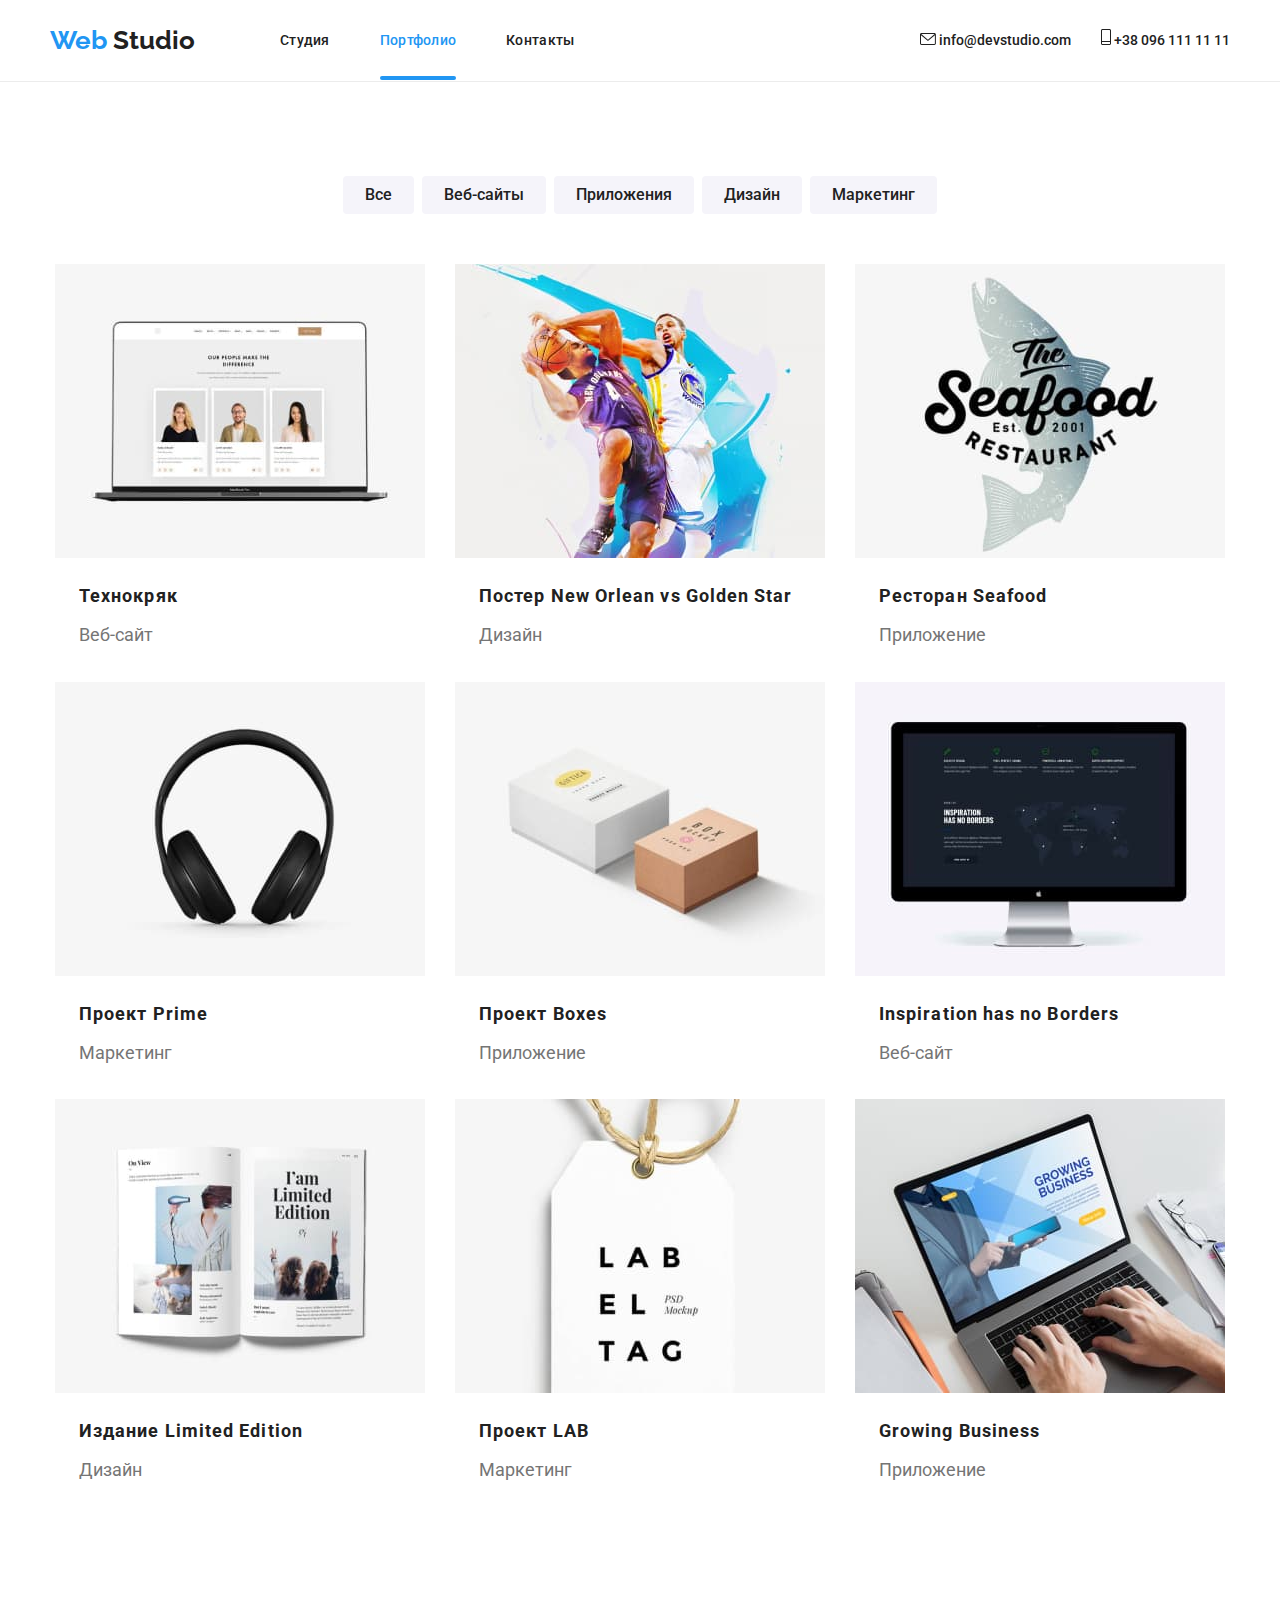
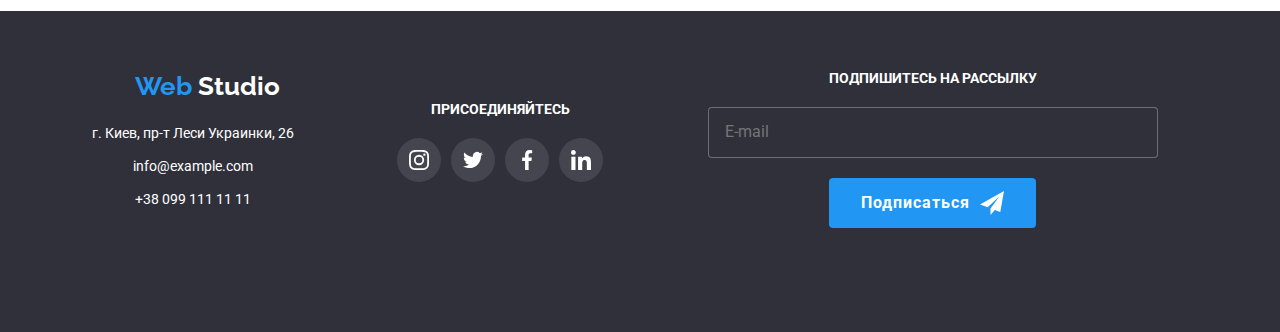
==== commit b7ab0dec: "completed" ====
--- a/portfolio.html
+++ b/portfolio.html
@@ -12,7 +12,7 @@
       href="https://fonts.googleapis.com/css2?family=Raleway:wght@700&family=Roboto:wght@400;500;700&display=swap"
       rel="stylesheet"
     />
-    <link rel="stylesheet" href="./saas/base/_normalize.scss" />
+    <!-- <link rel="stylesheet" href="./saas/base/_normalize.scss" /> -->
     <link rel="stylesheet" href="./css/portfolio.min.css" />
   </head>
   <body>
@@ -41,11 +41,11 @@
             >
               <use
                 class="icon-menu-sandwich"
-                href="./svg-optimized/sprite-t.svg#icon-astronaut"
+                href="./svg-optimized/menu-opt.svg#icon-close"
               ></use>
               <use
                 class="icon-menu-cross"
-                href="./svg-optimized/sprite-t.svg#icon-diagram"
+                href="./svg-optimized/menu-opt.svg#icon-menu"
               ></use>
             </svg>
           </button>
@@ -134,12 +134,32 @@
             <li class="project-item">
               <a class="link" href="">
                 <div class="project-box">
-                  <img
-                    src="./images/img1-optimized.jpg"
-                    alt="Технокряк"
-                    width="370"
-                    height="294"
-                  />
+                  <picture>
+                    <source
+                      srcset="
+                        ./images/desktop/project1.jpg    1x,
+                        ./images/desktop/project1@2x.jpg 2x
+                      "
+                      media="(min-width: 1200px)"
+                    />
+
+                    <source
+                      srcset="
+                        ./images/tablet/project1.jpg    1x,
+                        ./images/tablet/project1@2x.jpg 2x
+                      "
+                      media="(min-width: 768px)"
+                    />
+
+                    <source
+                      srcset="
+                        ./images/mobile/project1.jpg    1x,
+                        ./images/mobile/project1@2x.jpg 2x
+                      "
+                      media="(max-width: 767px)"
+                    />
+                    <img src="./images/desktop/project1.jpg" alt="Технокряк" />
+                  </picture>
                   <p class="project-text">
                     Технокряк это современная площадка распространения
                     коронавируса. Компании используют эту платформу для
@@ -152,12 +172,32 @@
             </li>
             <li class="project-item">
               <a class="link" href="">
-                <img
-                  src="./images/img2-optimized.jpg"
-                  alt="Постер New Orlean vs Golden Star"
-                  width="370"
-                  height="294"
-                />
+                <picture>
+                  <source
+                    srcset="
+                      ./images/desktop/project2.jpg    1x,
+                      ./images/desktop/project2@2x.jpg 2x
+                    "
+                    media="(min-width: 1200px)"
+                  />
+
+                  <source
+                    srcset="
+                      ./images/tablet/project2.jpg    1x,
+                      ./images/tablet/project2@2x.jpg 2x
+                    "
+                    media="(min-width: 768px)"
+                  />
+
+                  <source
+                    srcset="
+                      ./images/mobile/project2.jpg    1x,
+                      ./images/mobile/project2@2x.jpg 2x
+                    "
+                    media="(max-width: 767px)"
+                  />
+                  <img src="./images/desktop/project2.jpg" alt="Постер" />
+                </picture>
                 <h3 class="project-title">Постер New Orlean vs Golden Star</h3>
                 <p class="project-type">Дизайн</p>
                 <p class="project-text visually-hidden">
@@ -170,12 +210,32 @@
 
             <li class="project-item">
               <a class="link" href="">
-                <img
-                  src="./images/img3-optimized.jpg"
-                  alt="Ресторан Seafood"
-                  width="370"
-                  height="294"
-                />
+                <picture>
+                  <source
+                    srcset="
+                      ./images/desktop/project3.jpg    1x,
+                      ./images/desktop/project3@2x.jpg 2x
+                    "
+                    media="(min-width: 1200px)"
+                  />
+
+                  <source
+                    srcset="
+                      ./images/tablet/project3.jpg    1x,
+                      ./images/tablet/project3@2x.jpg 2x
+                    "
+                    media="(min-width: 768px)"
+                  />
+
+                  <source
+                    srcset="
+                      ./images/mobile/project3.jpg    1x,
+                      ./images/mobile/project3@2x.jpg 2x
+                    "
+                    media="(max-width: 767px)"
+                  />
+                  <img src="./images/desktop/project3.jpg" alt="Ресторан" />
+                </picture>
                 <h3 class="project-title">Ресторан Seafood</h3>
                 <p class="project-type">Приложение</p>
                 <p class="project-text visually-hidden">
@@ -188,12 +248,32 @@
             </li>
             <li class="project-item">
               <a class="link" href="">
-                <img
-                  src="./images/img4-optimized.jpg"
-                  alt="Проект Prime"
-                  width="370"
-                  height="294"
-                />
+                <picture>
+                  <source
+                    srcset="
+                      ./images/desktop/project4.jpg    1x,
+                      ./images/desktop/project4@2x.jpg 2x
+                    "
+                    media="(min-width: 1200px)"
+                  />
+
+                  <source
+                    srcset="
+                      ./images/tablet/project4.jpg    1x,
+                      ./images/tablet/project4@2x.jpg 2x
+                    "
+                    media="(min-width: 768px)"
+                  />
+
+                  <source
+                    srcset="
+                      ./images/mobile/project4.jpg    1x,
+                      ./images/mobile/project4@2x.jpg 2x
+                    "
+                    media="(max-width: 767px)"
+                  />
+                  <img src="./images/desktop/project4.jpg" alt="Наушники" />
+                </picture>
                 <h3 class="project-title">Проект Prime</h3>
                 <p class="project-type">Маркетинг</p>
                 <p class="project-text visually-hidden">
@@ -206,12 +286,32 @@
             </li>
             <li class="project-item">
               <a class="link" href="">
-                <img
-                  src="./images/img5-optimized.jpg"
-                  alt="Проект Boxes"
-                  width="370"
-                  height="294"
-                />
+                <picture>
+                  <source
+                    srcset="
+                      ./images/desktop/project5.jpg    1x,
+                      ./images/desktop/project5@2x.jpg 2x
+                    "
+                    media="(min-width: 1200px)"
+                  />
+
+                  <source
+                    srcset="
+                      ./images/tablet/project5.jpg    1x,
+                      ./images/tablet/project5@2x.jpg 2x
+                    "
+                    media="(min-width: 768px)"
+                  />
+
+                  <source
+                    srcset="
+                      ./images/mobile/project5.jpg    1x,
+                      ./images/mobile/project5@2x.jpg 2x
+                    "
+                    media="(max-width: 767px)"
+                  />
+                  <img src="./images/desktop/project5.jpg" alt="Блоки" />
+                </picture>
                 <h3 class="project-title">Проект Boxes</h3>
                 <p class="project-type">Приложение</p>
                 <p class="project-text visually-hidden">
@@ -224,12 +324,32 @@
             </li>
             <li class="project-item">
               <a class="link" href="">
-                <img
-                  src="./images/img6-optimized.jpg"
-                  alt="Inspiration has no Borders"
-                  width="370"
-                  height="294"
-                />
+                <picture>
+                  <source
+                    srcset="
+                      ./images/desktop/project6.jpg    1x,
+                      ./images/desktop/project6@2x.jpg 2x
+                    "
+                    media="(min-width: 1200px)"
+                  />
+
+                  <source
+                    srcset="
+                      ./images/tablet/project6.jpg    1x,
+                      ./images/tablet/project6@2x.jpg 2x
+                    "
+                    media="(min-width: 768px)"
+                  />
+
+                  <source
+                    srcset="
+                      ./images/mobile/project6.jpg    1x,
+                      ./images/mobile/project6@2x.jpg 2x
+                    "
+                    media="(max-width: 767px)"
+                  />
+                  <img src="./images/desktop/project6.jpg" alt="Десктоп" />
+                </picture>
                 <h3 class="project-title">Inspiration has no Borders</h3>
                 <p class="project-type">Веб-сайт</p>
                 <p class="project-text visually-hidden">
@@ -242,12 +362,32 @@
             </li>
             <li class="project-item">
               <a class="link" href="">
-                <img
-                  src="./images/img7-optimized.jpg"
-                  alt="Издание Limited Edition"
-                  width="370"
-                  height="294"
-                />
+                <picture>
+                  <source
+                    srcset="
+                      ./images/desktop/project7.jpg    1x,
+                      ./images/desktop/project7@2x.jpg 2x
+                    "
+                    media="(min-width: 1200px)"
+                  />
+
+                  <source
+                    srcset="
+                      ./images/tablet/project7.jpg    1x,
+                      ./images/tablet/project7@2x.jpg 2x
+                    "
+                    media="(min-width: 768px)"
+                  />
+
+                  <source
+                    srcset="
+                      ./images/mobile/project7.jpg    1x,
+                      ./images/mobile/project7@2x.jpg 2x
+                    "
+                    media="(max-width: 767px)"
+                  />
+                  <img src="./images/desktop/project7.jpg" alt="Книга" />
+                </picture>
                 <h3 class="project-title">Издание Limited Edition</h3>
                 <p class="project-type">Дизайн</p>
                 <p class="project-text visually-hidden">
@@ -260,12 +400,32 @@
             </li>
             <li class="project-item">
               <a class="link" href="">
-                <img
-                  src="./images/img8-optimized.jpg"
-                  alt="Технокряк"
-                  width="370"
-                  height="294"
-                />
+                <picture>
+                  <source
+                    srcset="
+                      ./images/desktop/project8.jpg    1x,
+                      ./images/desktop/project8@2x.jpg 2x
+                    "
+                    media="(min-width: 1200px)"
+                  />
+
+                  <source
+                    srcset="
+                      ./images/tablet/project8.jpg    1x,
+                      ./images/tablet/project8@2x.jpg 2x
+                    "
+                    media="(min-width: 768px)"
+                  />
+
+                  <source
+                    srcset="
+                      ./images/mobile/project8.jpg    1x,
+                      ./images/mobile/project8@2x.jpg 2x
+                    "
+                    media="(max-width: 767px)"
+                  />
+                  <img src="./images/desktop/project8.jpg" alt="Бирка" />
+                </picture>
                 <h3 class="project-title">Проект LAB</h3>
                 <p class="project-type">Маркетинг</p>
                 <p class="project-text visually-hidden">
@@ -278,12 +438,32 @@
             </li>
             <li class="project-item">
               <a class="link" href="">
-                <img
-                  src="./images/img9-optimized.jpg "
-                  alt="Growing Business"
-                  width="370"
-                  height="294"
-                />
+                <picture>
+                  <source
+                    srcset="
+                      ./images/desktop/project9.jpg    1x,
+                      ./images/desktop/project9@2x.jpg 2x
+                    "
+                    media="(min-width: 1200px)"
+                  />
+
+                  <source
+                    srcset="
+                      ./images/tablet/project9.jpg    1x,
+                      ./images/tablet/project9@2x.jpg 2x
+                    "
+                    media="(min-width: 768px)"
+                  />
+
+                  <source
+                    srcset="
+                      ./images/mobile/project9.jpg    1x,
+                      ./images/mobile/project9@2x.jpg 2x
+                    "
+                    media="(max-width: 767px)"
+                  />
+                  <img src="./images/desktop/project9.jpg" alt="Ноутбук" />
+                </picture>
                 <h3 class="project-title">Growing Business</h3>
                 <p class="project-type">Приложение</p>
                 <p class="project-text visually-hidden">
--- a/css/portfolio.min.css
+++ b/css/portfolio.min.css
@@ -1,2 +1,2 @@
-/*! normalize.css v8.0.1 | MIT License | github.com/necolas/normalize.css */html{line-height:1.15;-webkit-text-size-adjust:100%}body{margin:0}main{display:block}h1{font-size:2em;margin:0.67em 0}hr{-webkit-box-sizing:content-box;box-sizing:content-box;height:0;overflow:visible}pre{font-family:monospace, monospace;font-size:1em}a{background-color:transparent}abbr[title]{border-bottom:none;text-decoration:underline;-webkit-text-decoration:underline dotted;text-decoration:underline dotted}b,strong{font-weight:bolder}code,kbd,samp{font-family:monospace, monospace;font-size:1em}small{font-size:80%}sub,sup{font-size:75%;line-height:0;position:relative;vertical-align:baseline}sub{bottom:-0.25em}sup{top:-0.5em}img{border-style:none}button,input,optgroup,select,textarea{font-family:inherit;font-size:100%;line-height:1.15;margin:0}button,input{overflow:visible}button,select{text-transform:none}button,[type="button"],[type="reset"],[type="submit"]{-webkit-appearance:button}button::-moz-focus-inner,[type="button"]::-moz-focus-inner,[type="reset"]::-moz-focus-inner,[type="submit"]::-moz-focus-inner{border-style:none;padding:0}button:-moz-focusring,[type="button"]:-moz-focusring,[type="reset"]:-moz-focusring,[type="submit"]:-moz-focusring{outline:1px dotted ButtonText}fieldset{padding:0.35em 0.75em 0.625em}legend{-webkit-box-sizing:border-box;box-sizing:border-box;color:inherit;display:table;max-width:100%;padding:0;white-space:normal}progress{vertical-align:baseline}textarea{overflow:auto}[type="checkbox"],[type="radio"]{-webkit-box-sizing:border-box;box-sizing:border-box;padding:0}[type="number"]::-webkit-inner-spin-button,[type="number"]::-webkit-outer-spin-button{height:auto}[type="search"]{-webkit-appearance:textfield;outline-offset:-2px}[type="search"]::-webkit-search-decoration{-webkit-appearance:none}::-webkit-file-upload-button{-webkit-appearance:button;font:inherit}details{display:block}summary{display:list-item}template{display:none}[hidden]{display:none}html{-webkit-box-sizing:border-box;box-sizing:border-box}*,*::before,*::after{-webkit-box-sizing:inherit;box-sizing:inherit;outline:2px solid tomato}body{margin:0;color:#757575;background-color:#fff;font-family:roboto, sans-serif}h1,h2,h3,p{margin-top:0;margin-bottom:0}img{display:block;width:100%;height:auto}.section-padding{padding-top:94px;padding-bottom:94px}.padding-bottom{padding-bottom:94px}.flexbox{display:-webkit-box;display:-ms-flexbox;display:flex;-webkit-box-align:center;-ms-flex-align:center;align-items:center}.list{list-style:none;padding:0;margin:0}.visually-hidden{position:absolute !important;clip:rect(1px 1px 1px 1px);clip:rect(1px, 1px, 1px, 1px);padding:0 !important;border:0 !important;height:1px !important;width:1px !important;overflow:hidden}.link{text-decoration:none}.centre{display:-webkit-inline-box;display:-ms-inline-flexbox;display:inline-flex;-ms-flex-line-pack:center;align-content:center;-webkit-box-align:center;-ms-flex-align:center;align-items:center}.container{width:100%;padding-left:15px;padding-right:15px;margin-left:auto;margin-right:auto}@media screen and (min-width: 480px){.container{width:480px}}@media screen and (min-width: 768px){.container{width:768px}}@media screen and (min-width: 1200px){.container{width:1200px}}.container-menu{position:absolute;display:none;z-index:220;background-color:tomato;padding:20px;text-align:center;top:100%;left:0%;width:100%;max-width:480px;height:393px;font-family:Roboto;font-style:normal;font-weight:500;font-size:18px;line-height:1.17;letter-spacing:0.02em}.container-menu.is-open{display:block}@media screen and (min-width: 768px){.container-menu.is-open{display:none}}@media screen and (min-width: 480px){.container-menu.is-open{left:50%;-webkit-transform:translate(-50%, 0%);transform:translate(-50%, 0%)}}.container-menu-content{position:absolute;top:50%;left:50%;-webkit-transform:translate(-50%, -50%) scale(1);transform:translate(-50%, -50%) scale(1);width:100%;max-width:480px;padding:60px}.menu-nav .link:hover,.menu-nav .link:focus{color:#2196f3}.menu-nav .link.current{color:#2196f3}.menu-nav li:not(:last-child){margin-bottom:40px}.menu-nav li:last-child{margin-bottom:60px}.menu-nav .link{color:var(--title-color);-webkit-transition:color 250ms cubic-bezier(0.4, 0, 0.2, 1);transition:color 250ms cubic-bezier(0.4, 0, 0.2, 1)}.menu-nav-item{position:relative}.menu-nav-item>.current::after{position:absolute;left:50%;-webkit-transform:translateX(-50%);transform:translateX(-50%);bottom:-12px;display:block;content:"";width:80px;height:4px;border-radius:2px;background-color:#2196f3}.menu-contact-us:not(:menu-tel-link){margin-bottom:16px}.menu-contact-us a{color:#757575}.menu-contact-us a:hover,.menu-contact-us a:focus{color:#2196f3}.menu-contact-us .menu-tel-link,.menu-contact-us .menu-mail-link{color:#212121;-webkit-transition:color 250ms cubic-bezier(0.4, 0, 0.2, 1);transition:color 250ms cubic-bezier(0.4, 0, 0.2, 1)}.icon-tel,.icon-mail{fill:currentColor}.menu-mail-link{display:block;margin-bottom:16px}.menu-mail-link:hover .icon-tel,.menu-tel-link:hover .icon-mail{fill:#2196f3}.menu-list{display:-webkit-box;display:-ms-flexbox;display:flex}.menu-item{position:relative}.menu-item>.current::after{position:absolute;bottom:-32px;display:block;content:"";width:100%;height:4px;border-radius:2px;background-color:#2196f3}.menu-item:not(:last-child){margin-right:50px}.contact-us{display:none;font-style:normal;font-weight:500;font-size:12px;line-height:1.17;margin-left:auto}@media screen and (min-width: 768px){.contact-us{display:block}}@media screen and (min-width: 1200px){.contact-us{display:-webkit-box;display:-ms-flexbox;display:flex;font-size:14px;line-height:1.71}}.contact-us a{-webkit-transition:color 250ms cubic-bezier(0.4, 0, 0.2, 1);transition:color 250ms cubic-bezier(0.4, 0, 0.2, 1)}.contact-us a:hover,.contact-us a:focus{color:#2196f3}@media screen and (max-width: 1200px){.contact-us>.mail-link{display:block;margin-bottom:10px}}@media screen and (min-width: 1200px){.contact-us>.mail-link{margin-right:30px}}.adv-svg{fill:currentColor}.mail-link>.adv-svg,.tel-link>.adv-svg{-webkit-transition:fill 250ms cubic-bezier(0.4, 0, 0.2, 1);transition:fill 250ms cubic-bezier(0.4, 0, 0.2, 1)}.mail-link:hover .adv-svg,.tel-link:hover .adv-svg{fill:#2196f3}.mail-link{color:#212121}.tel-link{margin-right:0;color:#212121}.contacts{text-align:center;margin-left:auto;margin-right:auto;font-style:normal;font-weight:400;font-size:14px;line-height:1.71}.logo{font-family:Raleway;font-weight:700;font-size:24px;line-height:1.17;color:#2196f3;-webkit-transition:background-color 250ms cubic-bezier(0.4, 0, 0.2, 1);transition:background-color 250ms cubic-bezier(0.4, 0, 0.2, 1)}@media screen and (min-width: 1200px){.logo{font-size:26px;line-height:1.19}}@media screen and (min-width: 768px){.logo{margin-right:85px}}.web{color:#2196f3}.studio{color:#212121}.studio-footer{color:#fff}.logo:hover{background-color:blue}.socials-list{display:-webkit-box;display:-ms-flexbox;display:flex;-ms-flex-wrap:wrap;flex-wrap:wrap;-webkit-box-pack:center;-ms-flex-pack:center;justify-content:center}.social-item{display:-webkit-inline-box;display:-ms-inline-flexbox;display:inline-flex;-webkit-box-pack:center;-ms-flex-pack:center;justify-content:center;-webkit-box-align:center;-ms-flex-align:center;align-items:center;height:44px;width:44px;background-color:#fff;border-radius:50%;-webkit-transition:background-color 250ms cubic-bezier(0.4, 0, 0.2, 1);transition:background-color 250ms cubic-bezier(0.4, 0, 0.2, 1)}.social-item:hover,.social-item:focus{background-color:#2196f3}.social-item:hover .social-svg,.social-item:focus .social-svg{fill:#fff}.social-svg{fill:#afb1b8;-webkit-transition:fill 250ms cubic-bezier(0.4, 0, 0.2, 1);transition:fill 250ms cubic-bezier(0.4, 0, 0.2, 1)}.button{font-weight:700;font-size:16px;line-height:1.88;letter-spacing:0.06em;color:#fff;background-color:#2196f3;padding:10px 32px;border:none;border-radius:4px;min-width:200px}.btn-close{position:absolute;top:8px;right:8px;width:25px;height:25px;border-radius:50%;border:1px solid rgba(0,0,0,0.1);background-color:#fff;background-image:url(../svg-optimized/close-black.svg);background-repeat:no-repeat;background-position:center;padding:10px;cursor:pointer}.btn-submit{display:block;margin-right:auto;margin-left:auto;cursor:pointer}.btn-menu{display:-webkit-inline-box;display:-ms-inline-flexbox;display:inline-flex;margin:0;padding:0;border:none;background-color:transparent}@media screen and (min-width: 768px){.btn-menu{display:none}}.btn-menu .icon-menu-cross{display:none}.btn-menu.is-open .icon-menu-cross{display:block}.btn-menu.is-open .icon-menu-sandwich{display:none}.btn-menu:hover .icon-menu-cross,.btn-menu:focus .icon-menu-cross,.btn-menu:hover .icon-menu-sandwich,.btn-menu:focus .icon-menu-sandwich{fill:#2196f3}.button-list{display:-webkit-box;display:-ms-flexbox;display:flex;-ms-flex-wrap:wrap;flex-wrap:wrap;margin-bottom:50px;-webkit-transition:background-color 2550ms cubic-bezier(0.4, 0, 0.2, 1);transition:background-color 2550ms cubic-bezier(0.4, 0, 0.2, 1)}@media screen and (max-width: 768px){.button-list{-webkit-box-pack:left;-ms-flex-pack:left;justify-content:left;margin-right:8px}}@media screen and (min-width: 768px){.button-list{-webkit-box-pack:center;-ms-flex-pack:center;justify-content:center}}@media screen and (max-width: 768px){.button-item{margin-bottom:15px}}.button-item:not(:last-child){margin-right:8px}.button-filter{font-weight:500;font-size:16px;line-height:1.62;color:#212121;padding:6px 22px;border-radius:4px;border:none;background-color:#f5f4fa;color:#212121;-webkit-transition:color 250ms cubic-bezier(0.4, 0, 0.2, 1),background-color 250ms cubic-bezier(0.4, 0, 0.2, 1);transition:color 250ms cubic-bezier(0.4, 0, 0.2, 1),background-color 250ms cubic-bezier(0.4, 0, 0.2, 1);cursor:pointer}.button-filter:hover,.button-filter:focus{color:#fff;background-color:#2196f3}@media screen and (min-width: 768px){.project-list{display:-webkit-box;display:-ms-flexbox;display:flex;-ms-flex-wrap:wrap;flex-wrap:wrap}}.project-box{position:relative;overflow:hidden}.project-item{margin-bottom:30px}@media screen and (min-width: 480px){.project-item:not(:last-child){margin-bottom:30px}}@media screen and (min-width: 768px){.project-item{-ms-flex-preferred-size:calc((100% - 30px) / 2);flex-basis:calc((100% - 30px) / 2)}}@media screen and (min-width: 768px){.project-item:not(:nth-child(2n)){margin-right:30px}}@media screen and (min-width: 1200px){.project-item{-ms-flex-preferred-size:calc((100% - 30px * 2) / 3);flex-basis:calc((100% - 30px * 2) / 3)}}@media screen and (min-width: 1200px){.project-item:not(:nth-child(3n)){margin-right:30px}.project-item:nth-child(3n){margin-right:0px}}.project-item:hover{background:#ffffff;border:1px solid #eeeeee;-webkit-box-sizing:border-box;box-sizing:border-box;-webkit-box-shadow:0px 1px 1px rgba(0,0,0,0.12),0px 4px 4px rgba(0,0,0,0.06),1px 4px 6px rgba(0,0,0,0.16);box-shadow:0px 1px 1px rgba(0,0,0,0.12),0px 4px 4px rgba(0,0,0,0.06),1px 4px 6px rgba(0,0,0,0.16)}.project-item:hover .project-text{-webkit-transform:translate(0, -100%);transform:translate(0, -100%)}.project-title{font-weight:700;font-size:18px;line-height:2;letter-spacing:0.06em;color:#212121;padding-top:20px;padding-left:24px}.project-type{font-weight:400;font-size:18px;line-height:1.88;color:#757575;padding-top:4px;padding-left:24px}.project-text{position:absolute;left:0;bottom:-100%;width:100%;height:100%;padding:63px 24px;font-weight:400;font-size:18px;line-height:1.56;color:#fff;background-color:#2196f3;pointer-events:none;-webkit-transition:-webkit-transform 250ms cubic-bezier(0.4, 0, 0.2, 1);transition:-webkit-transform 250ms cubic-bezier(0.4, 0, 0.2, 1);transition:transform 250ms cubic-bezier(0.4, 0, 0.2, 1);transition:transform 250ms cubic-bezier(0.4, 0, 0.2, 1), -webkit-transform 250ms cubic-bezier(0.4, 0, 0.2, 1)}.flexbox{display:-webkit-box;display:-ms-flexbox;display:flex;-ms-flex-wrap:wrap;flex-wrap:wrap}.page-header{position:relative;min-height:60px;border-bottom-width:1px;border-bottom-style:solid;border-bottom-color:#ececec}.page-content{display:-webkit-box;display:-ms-flexbox;display:flex;padding:10px;-webkit-box-align:center;-ms-flex-align:center;align-items:center;-webkit-box-pack:justify;-ms-flex-pack:justify;justify-content:space-between;background-color:#ffffff}@media screen and (min-width: 768px){.page-content{padding-top:25px;padding-bottom:25px}}.site-nav{display:none;font-weight:500;font-size:14px;line-height:16px;letter-spacing:0.02em;color:#212121}@media screen and (min-width: 768px){.site-nav{display:-webkit-box;display:-ms-flexbox;display:flex;margin-right:84px}}.site-nav .link{text-decoration:none;color:#212121;-webkit-transition:color 250ms cubic-bezier(0.4, 0, 0.2, 1);transition:color 250ms cubic-bezier(0.4, 0, 0.2, 1)}.site-nav .link:hover,.site-nav .link:focus{color:#2196f3}.site-nav .link.current{color:#2196f3}.section-title{color:#212121;margin-bottom:50px;font-weight:700;font-size:36;line-height:1.17;text-align:center}.footer{background-color:#2f303a;color:#fff;padding-top:60px;padding-bottom:60px}.footer-flex{display:-webkit-box;display:-ms-flexbox;display:flex}@media screen and (max-width: 1200px){.footer-flex{-webkit-box-orient:vertical;-webkit-box-direction:normal;-ms-flex-direction:column;flex-direction:column;-webkit-box-align:center;-ms-flex-align:center;align-items:center}}.footer-info{display:-webkit-box;display:-ms-flexbox;display:flex;-webkit-box-orient:vertical;-webkit-box-direction:normal;-ms-flex-direction:column;flex-direction:column;-webkit-box-pack:center;-ms-flex-pack:center;justify-content:center;-webkit-box-align:center;-ms-flex-align:center;align-items:center}.footer .link{color:#fff}.footer-logo{display:inline-block;margin-bottom:20px;margin-right:auto;margin-left:auto}.footer-logo{-webkit-transition:background-color 250ms cubic-bezier(0.4, 0, 0.2, 1);transition:background-color 250ms cubic-bezier(0.4, 0, 0.2, 1)}.footer-svg{fill:#fff}.footer-social:not(:last-child){margin-right:10px}.footer-social .social-item{background-color:rgba(255,255,255,0.1);-webkit-transition:background-color 250ms cubic-bezier(0.4, 0, 0.2, 1);transition:background-color 250ms cubic-bezier(0.4, 0, 0.2, 1)}.footer-social>.social-item:hover,.footer-social>.social-item:focus{background-color:#2196f3}.call{font-weight:700;font-size:14px;line-height:1.14;text-transform:uppercase;text-align:center;margin-bottom:20px;margin-top:60px}@media screen and (min-width: 768px){.call{margin-top:0px}}@media screen and (min-width: 768px){.contacts-socials{display:-webkit-box;display:-ms-flexbox;display:flex;-webkit-box-align:center;-ms-flex-align:center;align-items:center;-ms-flex-pack:distribute;justify-content:space-around;width:100%;margin-bottom:60px}}.contacts{margin-right:30px}.contacts-item:not(:last-child){margin-bottom:9px}.subscribe{width:100%;text-transform:uppercase}.send-svg{margin-left:10px}.form-content{display:-webkit-box;display:-ms-flexbox;display:flex;-webkit-box-orient:vertical;-webkit-box-direction:normal;-ms-flex-direction:column;flex-direction:column;-webkit-box-pack:center;-ms-flex-pack:center;justify-content:center}.form-email>input{display:block;padding:15px 16px;width:100%;margin-bottom:20px;border:1px solid rgba(255,255,255,0.3);border-radius:4px;background:#2f303a}@media screen and (min-width: 1200px){.form-email>input{margin-right:12px}}@media screen and (min-width: 768px){.form-email>input{margin-right:auto;margin-left:auto;max-width:450px}}.join-list{display:-webkit-box;display:-ms-flexbox;display:flex;-webkit-box-pack:center;-ms-flex-pack:center;justify-content:center;-webkit-box-align:center;-ms-flex-align:center;align-items:center}.form-button{margin-left:auto;margin-right:auto}
+/*! normalize.css v8.0.1 | MIT License | github.com/necolas/normalize.css */html{line-height:1.15;-webkit-text-size-adjust:100%}body{margin:0}main{display:block}h1{font-size:2em;margin:0.67em 0}hr{-webkit-box-sizing:content-box;box-sizing:content-box;height:0;overflow:visible}pre{font-family:monospace, monospace;font-size:1em}a{background-color:transparent}abbr[title]{border-bottom:none;text-decoration:underline;-webkit-text-decoration:underline dotted;text-decoration:underline dotted}b,strong{font-weight:bolder}code,kbd,samp{font-family:monospace, monospace;font-size:1em}small{font-size:80%}sub,sup{font-size:75%;line-height:0;position:relative;vertical-align:baseline}sub{bottom:-0.25em}sup{top:-0.5em}img{border-style:none}button,input,optgroup,select,textarea{font-family:inherit;font-size:100%;line-height:1.15;margin:0}button,input{overflow:visible}button,select{text-transform:none}button,[type="button"],[type="reset"],[type="submit"]{-webkit-appearance:button}button::-moz-focus-inner,[type="button"]::-moz-focus-inner,[type="reset"]::-moz-focus-inner,[type="submit"]::-moz-focus-inner{border-style:none;padding:0}button:-moz-focusring,[type="button"]:-moz-focusring,[type="reset"]:-moz-focusring,[type="submit"]:-moz-focusring{outline:1px dotted ButtonText}fieldset{padding:0.35em 0.75em 0.625em}legend{-webkit-box-sizing:border-box;box-sizing:border-box;color:inherit;display:table;max-width:100%;padding:0;white-space:normal}progress{vertical-align:baseline}textarea{overflow:auto}[type="checkbox"],[type="radio"]{-webkit-box-sizing:border-box;box-sizing:border-box;padding:0}[type="number"]::-webkit-inner-spin-button,[type="number"]::-webkit-outer-spin-button{height:auto}[type="search"]{-webkit-appearance:textfield;outline-offset:-2px}[type="search"]::-webkit-search-decoration{-webkit-appearance:none}::-webkit-file-upload-button{-webkit-appearance:button;font:inherit}details{display:block}summary{display:list-item}template{display:none}[hidden]{display:none}html{-webkit-box-sizing:border-box;box-sizing:border-box}*,*::before,*::after{-webkit-box-sizing:inherit;box-sizing:inherit}body{margin:0;color:#757575;background-color:#fff;font-family:roboto, sans-serif}h1,h2,h3,p{margin-top:0;margin-bottom:0}img{display:block;width:100%;height:auto}.section-padding{padding-top:94px;padding-bottom:94px}.padding-bottom{padding-bottom:94px}.flexbox{display:-webkit-box;display:-ms-flexbox;display:flex;-webkit-box-align:center;-ms-flex-align:center;align-items:center}.list{list-style:none;padding:0;margin:0}.visually-hidden{position:absolute !important;clip:rect(1px 1px 1px 1px);clip:rect(1px, 1px, 1px, 1px);padding:0 !important;border:0 !important;height:1px !important;width:1px !important;overflow:hidden}.link{text-decoration:none}.centre{display:-webkit-inline-box;display:-ms-inline-flexbox;display:inline-flex;-ms-flex-line-pack:center;align-content:center;-webkit-box-align:center;-ms-flex-align:center;align-items:center}.container{width:100%;padding-left:15px;padding-right:15px;margin-left:auto;margin-right:auto}@media screen and (min-width: 480px){.container{width:480px}}@media screen and (min-width: 768px){.container{width:768px}}@media screen and (min-width: 1200px){.container{width:1200px}}.container-menu{position:absolute;display:none;z-index:220;background-color:tomato;padding:20px;text-align:center;top:100%;left:0%;width:100%;max-width:480px;height:393px;font-family:Roboto;font-style:normal;font-weight:500;font-size:18px;line-height:1.17;letter-spacing:0.02em}.container-menu.is-open{display:block}@media screen and (min-width: 768px){.container-menu.is-open{display:none}}@media screen and (min-width: 480px){.container-menu.is-open{left:50%;-webkit-transform:translate(-50%, 0%);transform:translate(-50%, 0%)}}.container-menu-content{position:absolute;top:50%;left:50%;-webkit-transform:translate(-50%, -50%) scale(1);transform:translate(-50%, -50%) scale(1);width:100%;max-width:480px;padding:60px}.menu-nav .link:hover,.menu-nav .link:focus{color:#2196f3}.menu-nav .link.current{color:#2196f3}.menu-nav li:not(:last-child){margin-bottom:40px}.menu-nav li:last-child{margin-bottom:60px}.menu-nav .link{color:var(--title-color);-webkit-transition:color 250ms cubic-bezier(0.4, 0, 0.2, 1);transition:color 250ms cubic-bezier(0.4, 0, 0.2, 1)}.menu-nav-item{position:relative}.menu-nav-item>.current::after{position:absolute;left:50%;-webkit-transform:translateX(-50%);transform:translateX(-50%);bottom:-12px;display:block;content:"";width:80px;height:4px;border-radius:2px;background-color:#2196f3}.menu-contact-us:not(:menu-tel-link){margin-bottom:16px}.menu-contact-us a{color:#757575}.menu-contact-us a:hover,.menu-contact-us a:focus{color:#2196f3}.menu-contact-us .menu-tel-link,.menu-contact-us .menu-mail-link{color:#212121;-webkit-transition:color 250ms cubic-bezier(0.4, 0, 0.2, 1);transition:color 250ms cubic-bezier(0.4, 0, 0.2, 1)}.icon-tel,.icon-mail{fill:currentColor}.menu-mail-link{display:block;margin-bottom:16px}.menu-mail-link:hover .icon-tel,.menu-tel-link:hover .icon-mail{fill:#2196f3}.menu-list{display:-webkit-box;display:-ms-flexbox;display:flex}.menu-item{position:relative}.menu-item>.current::after{position:absolute;bottom:-32px;display:block;content:"";width:100%;height:4px;border-radius:2px;background-color:#2196f3}.menu-item:not(:last-child){margin-right:50px}.contact-us{display:none;font-style:normal;font-weight:500;font-size:12px;line-height:1.17;margin-left:auto}@media screen and (min-width: 768px){.contact-us{display:block}}@media screen and (min-width: 1200px){.contact-us{display:-webkit-box;display:-ms-flexbox;display:flex;font-size:14px;line-height:1.71}}.contact-us a{-webkit-transition:color 250ms cubic-bezier(0.4, 0, 0.2, 1);transition:color 250ms cubic-bezier(0.4, 0, 0.2, 1)}.contact-us a:hover,.contact-us a:focus{color:#2196f3}@media screen and (max-width: 1200px){.contact-us>.mail-link{display:block;margin-bottom:10px}}@media screen and (min-width: 1200px){.contact-us>.mail-link{margin-right:30px}}.adv-svg{fill:currentColor}.mail-link>.adv-svg,.tel-link>.adv-svg{-webkit-transition:fill 250ms cubic-bezier(0.4, 0, 0.2, 1);transition:fill 250ms cubic-bezier(0.4, 0, 0.2, 1)}.mail-link:hover .adv-svg,.tel-link:hover .adv-svg{fill:#2196f3}.mail-link{color:#212121}.tel-link{margin-right:0;color:#212121}.contacts{text-align:center;margin-left:auto;margin-right:auto;font-style:normal;font-weight:400;font-size:14px;line-height:1.71}.logo{font-family:Raleway;font-weight:700;font-size:24px;line-height:1.17;color:#2196f3;-webkit-transition:background-color 250ms cubic-bezier(0.4, 0, 0.2, 1);transition:background-color 250ms cubic-bezier(0.4, 0, 0.2, 1)}@media screen and (min-width: 1200px){.logo{font-size:26px;line-height:1.19}}@media screen and (min-width: 768px){.logo{margin-right:85px}}.web{color:#2196f3}.studio{color:#212121}.studio-footer{color:#fff}.logo:hover{background-color:blue}.socials-list{display:-webkit-box;display:-ms-flexbox;display:flex;-ms-flex-wrap:wrap;flex-wrap:wrap;-webkit-box-pack:center;-ms-flex-pack:center;justify-content:center}.social-item{display:-webkit-inline-box;display:-ms-inline-flexbox;display:inline-flex;-webkit-box-pack:center;-ms-flex-pack:center;justify-content:center;-webkit-box-align:center;-ms-flex-align:center;align-items:center;height:44px;width:44px;background-color:#fff;border-radius:50%;-webkit-transition:background-color 250ms cubic-bezier(0.4, 0, 0.2, 1);transition:background-color 250ms cubic-bezier(0.4, 0, 0.2, 1)}.social-item:hover,.social-item:focus{background-color:#2196f3}.social-item:hover .social-svg,.social-item:focus .social-svg{fill:#fff}.social-svg{fill:#afb1b8;-webkit-transition:fill 250ms cubic-bezier(0.4, 0, 0.2, 1);transition:fill 250ms cubic-bezier(0.4, 0, 0.2, 1)}.button{font-weight:700;font-size:16px;line-height:1.88;letter-spacing:0.06em;color:#fff;background-color:#2196f3;padding:10px 32px;border:none;border-radius:4px;min-width:200px}.btn-close{position:absolute;top:8px;right:8px;width:25px;height:25px;border-radius:50%;border:1px solid rgba(0,0,0,0.1);background-color:#fff;background-image:url(../svg-optimized/close-black.svg);background-repeat:no-repeat;background-position:center;padding:10px;cursor:pointer}.btn-submit{display:block;margin-right:auto;margin-left:auto;cursor:pointer}.btn-menu{display:-webkit-inline-box;display:-ms-inline-flexbox;display:inline-flex;margin:0;padding:0;border:none;background-color:transparent}@media screen and (min-width: 768px){.btn-menu{display:none}}.btn-menu .icon-menu-cross{display:none}.btn-menu.is-open .icon-menu-cross{display:block}.btn-menu.is-open .icon-menu-sandwich{display:none}.btn-menu:hover .icon-menu-cross,.btn-menu:focus .icon-menu-cross,.btn-menu:hover .icon-menu-sandwich,.btn-menu:focus .icon-menu-sandwich{fill:#2196f3}.button-list{display:-webkit-box;display:-ms-flexbox;display:flex;-ms-flex-wrap:wrap;flex-wrap:wrap;width:100%;margin-bottom:50px;-webkit-transition:background-color 2550ms cubic-bezier(0.4, 0, 0.2, 1);transition:background-color 2550ms cubic-bezier(0.4, 0, 0.2, 1)}@media screen and (max-width: 768px){.button-list{-webkit-box-pack:left;-ms-flex-pack:left;justify-content:left;margin-right:8px;margin-bottom:-15px}}@media screen and (min-width: 768px){.button-list{-webkit-box-pack:center;-ms-flex-pack:center;justify-content:center}}@media screen and (max-width: 768px){.button-item{margin-bottom:15px}}.button-item:not(:last-child){margin-right:8px}.button-filter{font-weight:500;font-size:16px;line-height:1.62;color:#212121;padding:6px 22px;border-radius:4px;border:none;background-color:#f5f4fa;color:#212121;-webkit-transition:color 250ms cubic-bezier(0.4, 0, 0.2, 1),background-color 250ms cubic-bezier(0.4, 0, 0.2, 1);transition:color 250ms cubic-bezier(0.4, 0, 0.2, 1),background-color 250ms cubic-bezier(0.4, 0, 0.2, 1);cursor:pointer}.button-filter:hover,.button-filter:focus{color:#fff;background-color:#2196f3}@media screen and (min-width: 768px){.project-list{display:-webkit-box;display:-ms-flexbox;display:flex;-ms-flex-wrap:wrap;flex-wrap:wrap}}.project-box{position:relative;overflow:hidden}.project-item{margin-bottom:30px}@media screen and (min-width: 480px){.project-item:not(:last-child){margin-bottom:30px}}@media screen and (min-width: 768px){.project-item{-ms-flex-preferred-size:calc((100% - 30px) / 2);flex-basis:calc((100% - 30px) / 2)}}@media screen and (min-width: 768px){.project-item:not(:nth-child(2n)){margin-right:30px}}@media screen and (min-width: 1200px){.project-item{-ms-flex-preferred-size:calc((100% - 30px * 2) / 3);flex-basis:calc((100% - 30px * 2) / 3)}}@media screen and (min-width: 1200px){.project-item:not(:nth-child(3n)){margin-right:30px}.project-item:nth-child(3n){margin-right:0px}}.project-item:hover{background:#ffffff;border:1px solid #eeeeee;-webkit-box-sizing:border-box;box-sizing:border-box;-webkit-box-shadow:0px 1px 1px rgba(0,0,0,0.12),0px 4px 4px rgba(0,0,0,0.06),1px 4px 6px rgba(0,0,0,0.16);box-shadow:0px 1px 1px rgba(0,0,0,0.12),0px 4px 4px rgba(0,0,0,0.06),1px 4px 6px rgba(0,0,0,0.16)}.project-item:hover .project-text{-webkit-transform:translate(0, -100%);transform:translate(0, -100%)}.project-title{font-weight:700;font-size:18px;line-height:2;letter-spacing:0.06em;color:#212121;padding-top:20px;padding-left:24px}.project-type{font-weight:400;font-size:18px;line-height:1.88;color:#757575;padding-top:4px;padding-left:24px}.project-text{position:absolute;left:0;bottom:-100%;width:100%;height:100%;padding:63px 24px;font-weight:400;font-size:18px;line-height:1.56;color:#fff;background-color:#2196f3;pointer-events:none;-webkit-transition:-webkit-transform 250ms cubic-bezier(0.4, 0, 0.2, 1);transition:-webkit-transform 250ms cubic-bezier(0.4, 0, 0.2, 1);transition:transform 250ms cubic-bezier(0.4, 0, 0.2, 1);transition:transform 250ms cubic-bezier(0.4, 0, 0.2, 1), -webkit-transform 250ms cubic-bezier(0.4, 0, 0.2, 1)}.flexbox{display:-webkit-box;display:-ms-flexbox;display:flex;-ms-flex-wrap:wrap;flex-wrap:wrap}.page-header{position:relative;min-height:60px;border-bottom-width:1px;border-bottom-style:solid;border-bottom-color:#ececec}.page-content{display:-webkit-box;display:-ms-flexbox;display:flex;padding:10px;-webkit-box-align:center;-ms-flex-align:center;align-items:center;-webkit-box-pack:justify;-ms-flex-pack:justify;justify-content:space-between;background-color:#ffffff}@media screen and (min-width: 768px){.page-content{padding-top:25px;padding-bottom:25px}}.site-nav{display:none;font-weight:500;font-size:14px;line-height:16px;letter-spacing:0.02em;color:#212121}@media screen and (min-width: 768px){.site-nav{display:-webkit-box;display:-ms-flexbox;display:flex;margin-right:84px}}.site-nav .link{text-decoration:none;color:#212121;-webkit-transition:color 250ms cubic-bezier(0.4, 0, 0.2, 1);transition:color 250ms cubic-bezier(0.4, 0, 0.2, 1)}.site-nav .link:hover,.site-nav .link:focus{color:#2196f3}.site-nav .link.current{color:#2196f3}.section-title{color:#212121;margin-bottom:50px;font-weight:700;font-size:36;line-height:1.17;text-align:center}.footer{background-color:#2f303a;color:#fff;padding-top:60px;padding-bottom:60px}.footer-flex{display:-webkit-box;display:-ms-flexbox;display:flex}@media screen and (max-width: 1200px){.footer-flex{-webkit-box-orient:vertical;-webkit-box-direction:normal;-ms-flex-direction:column;flex-direction:column;-webkit-box-align:center;-ms-flex-align:center;align-items:center}}.footer-info{display:-webkit-box;display:-ms-flexbox;display:flex;-webkit-box-orient:vertical;-webkit-box-direction:normal;-ms-flex-direction:column;flex-direction:column;-webkit-box-pack:center;-ms-flex-pack:center;justify-content:center;-webkit-box-align:center;-ms-flex-align:center;align-items:center}.footer .link{color:#fff}.footer-logo{display:inline-block;margin-bottom:20px;margin-right:auto;margin-left:auto}.footer-logo{-webkit-transition:background-color 250ms cubic-bezier(0.4, 0, 0.2, 1);transition:background-color 250ms cubic-bezier(0.4, 0, 0.2, 1)}.footer-svg{fill:#fff}.footer-social:not(:last-child){margin-right:10px}.footer-social .social-item{background-color:rgba(255,255,255,0.1);-webkit-transition:background-color 250ms cubic-bezier(0.4, 0, 0.2, 1);transition:background-color 250ms cubic-bezier(0.4, 0, 0.2, 1)}.footer-social>.social-item:hover,.footer-social>.social-item:focus{background-color:#2196f3}.call{font-weight:700;font-size:14px;line-height:1.14;text-transform:uppercase;text-align:center;margin-bottom:20px;margin-top:60px}@media screen and (min-width: 768px){.call{margin-top:0px}}@media screen and (min-width: 768px){.contacts-socials{display:-webkit-box;display:-ms-flexbox;display:flex;-webkit-box-align:center;-ms-flex-align:center;align-items:center;-ms-flex-pack:distribute;justify-content:space-around;width:100%;margin-bottom:60px}}@media screen and (min-width: 768px){.contacts{margin-right:30px}}.contacts-item:not(:last-child){margin-bottom:9px}.subscribe{width:100%;text-transform:uppercase}.send-svg{margin-left:10px}.form-content{display:-webkit-box;display:-ms-flexbox;display:flex;-webkit-box-orient:vertical;-webkit-box-direction:normal;-ms-flex-direction:column;flex-direction:column;-webkit-box-pack:center;-ms-flex-pack:center;justify-content:center}.form-email>input{display:block;padding:15px 16px;width:100%;margin-bottom:20px;border:1px solid rgba(255,255,255,0.3);border-radius:4px;background:#2f303a}@media screen and (min-width: 1200px){.form-email>input{margin-right:12px}}@media screen and (min-width: 768px){.form-email>input{margin-right:auto;margin-left:auto;max-width:450px}}.join-list{display:-webkit-box;display:-ms-flexbox;display:flex;-webkit-box-pack:center;-ms-flex-pack:center;justify-content:center;-webkit-box-align:center;-ms-flex-align:center;align-items:center}.form-button{margin-left:auto;margin-right:auto}
 /*# sourceMappingURL=portfolio.min.css.map */